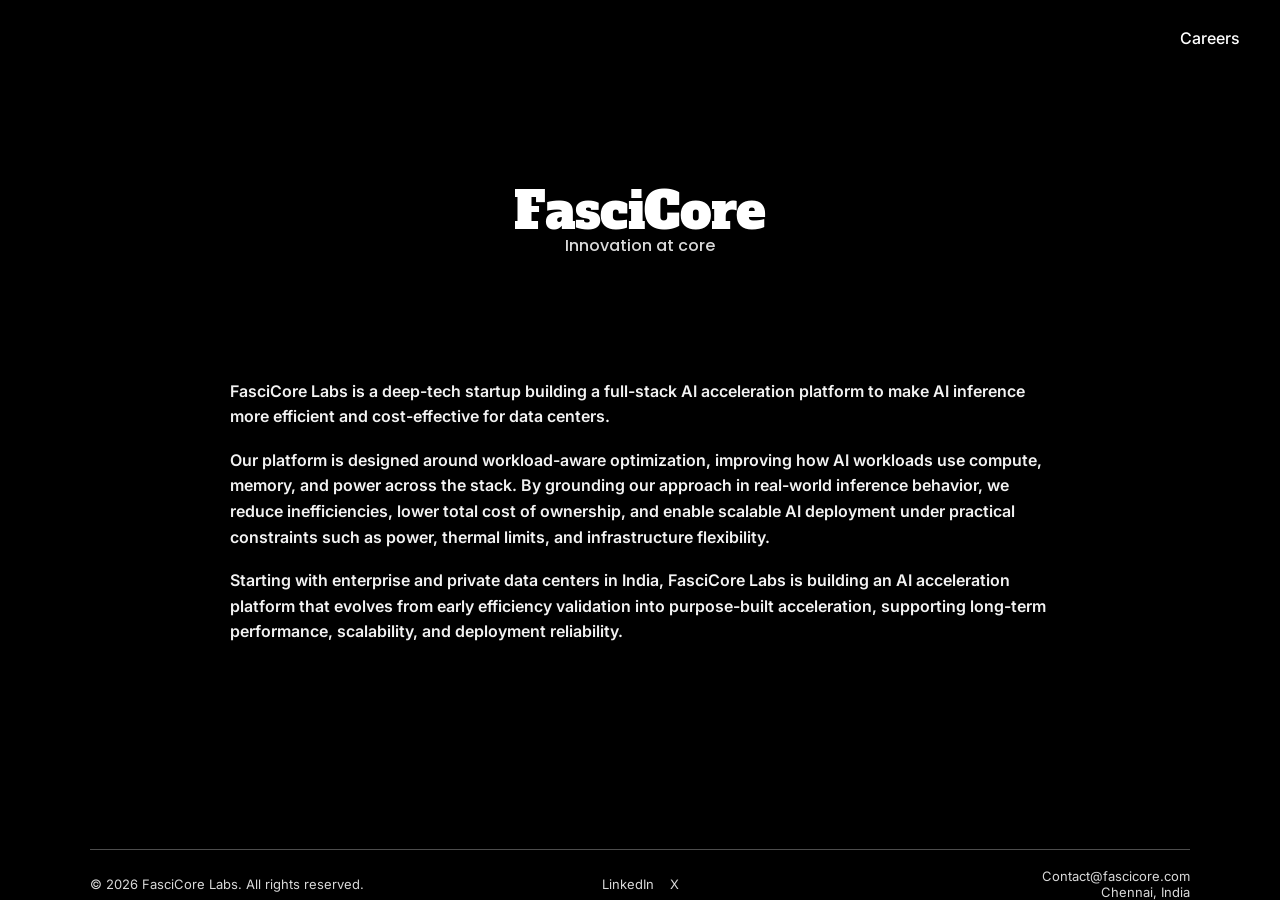
==== index.html @ efb13da2 "chnaged lot" ====
<!DOCTYPE html>
<html lang="en">
<head>
  <meta charset="UTF-8" />
  <title>FasciCore Labs</title>
  <meta name="viewport" content="width=device-width, initial-scale=1.0" />

  <!-- Brand Font -->
  <link href="https://fonts.googleapis.com/css2?family=Alfa+Slab+One&display=swap" rel="stylesheet">

  <!-- Existing Fonts -->
  <link href="https://fonts.googleapis.com/css2?family=Poppins:wght@500;600&family=Inter:wght@500;600&display=swap" rel="stylesheet">

  <link rel="stylesheet" href="css/style.css" />
</head>
<body>

<header class="top-nav">
  <a href="careers.html" class="nav-link">Careers</a>
</header>

<main class="home">
  <h1 class="brand">FasciCore</h1>
  <p class="tagline">Innovation at core</p>

  <section class="content">
    <p>
      FasciCore Labs is a deep-tech startup building a full-stack AI acceleration
      platform to make AI inference more efficient and cost-effective for data centers.
    </p>

    <p>
      Our platform is designed around workload-aware optimization, improving how AI
      workloads use compute, memory, and power across the stack. By grounding our
      approach in real-world inference behavior, we reduce inefficiencies, lower total
      cost of ownership, and enable scalable AI deployment under practical constraints
      such as power, thermal limits, and infrastructure flexibility.
    </p>

    <p>
      Starting with enterprise and private data centers in India, FasciCore Labs is
      building an AI acceleration platform that evolves from early efficiency validation
      into purpose-built acceleration, supporting long-term performance, scalability,
      and deployment reliability.
    </p>
  </section>
</main>
<footer>
  <div class="footer-inner">
    <div class="footer-line"></div>

    <div class="footer-content">
      <div class="footer-left">
        © 2026 FasciCore Labs. All rights reserved.
      </div>

      <div class="footer-center">
        <a href="https://www.linkedin.com/company/fascicore" target="_blank">LinkedIn</a>
         <a href="https://x.com/fascicore" target="_blank">X</a>
      </div>

      <div class="footer-right">
        Contact@fascicore.com<br />
        Chennai, India
      </div>
    </div>
  </div>
</footer>


</body>
</html>
---- css/style.css ----
/* ---------- GLOBAL ---------- */
html, body {
  height: 100%;
  margin: 0;
}

body {
  background: #000;
  color: #fff;
  font-family: 'Inter', sans-serif;
  display: flex;
  flex-direction: column;
  overflow: hidden; /* NO SCROLL */
}

/* ---------- HEADER ---------- */
.top-nav {
  position: absolute;
  top: 28px;
  right: 40px;
}

.nav-link {
  color: #fff;
  text-decoration: none;
  font-weight: 500;
}

/* ---------- HOME ---------- */
.home {
  max-width: 820px;
  margin: auto;
  padding: 0 20px;
}

/* Brand */
.brand {
  font-family: 'Alfa Slab One', serif;
  font-size: 50px;          /* 🔑 slightly smaller */
  font-weight: 400;         /* keep original weight */
  line-height: 0.95;        /* 🔑 reduces perceived thickness */
  letter-spacing: -0.6px;   /* 🔑 visually thins glyphs */
  margin: 0;
  text-align: center;

  /* 🔑 font rendering */
  -webkit-font-smoothing: antialiased;
  -moz-osx-font-smoothing: grayscale;
}





.tagline {
  font-family: 'Poppins', sans-serif;
  font-weight: 500;
  margin-top: 2px;
  line-height: 1;
  text-align: center;
  opacity: 0.85;
}

/* Home content */
.content {
  margin-top: 125px;
}

.content p {
  text-align: left;      /* left-aligned text */
  font-weight: 600;      /* bold paragraphs */
  line-height: 1.6;
  margin-top: 18px;
  opacity: 0.95;
}

/* ---------- CAREERS ---------- */
.careers {
  max-width: 1000px;
  margin: auto;
  padding: 0 20px;
}

.careers h2 {
  font-size: 24px;
  margin-bottom: 10px;
}

.section-line {
  height: 1px;
  background:  #fff;
  width: calc(100% + 40px);
  margin-left: -20px;
  margin-bottom: 32px;
}

.jobs {
  display: flex;
  justify-content: center;
  gap: 28px;
}

.job-card {
  border: 1px solid #fff;
  border-radius: 14px;
  padding: 24px;
  max-width: 420px;
}

.job-card h3 {
  margin-bottom: 12px;
}

.job-card p {
  margin-bottom: 8px;
  opacity: 0.9;
}

/* ---------- APPLY INTRO TEXT ---------- */

.apply-intro {
  max-width: 520px;      /* 🔑 same visual zone as form */
  margin: 28px auto 18px;/* 🔑 centered + tight spacing */
  text-align: center;    /* 🔑 center the sentence */
  font-size: 15px;
  line-height: 1.5;
  opacity: 0.9;
}

/* ---------- FOOTER FINAL LAYOUT ---------- */

footer {
  width: 100%;
}

.footer-inner {
  max-width: 1100px;
  margin: 0 auto;
  padding: 0 20px;
}

.footer-line {
  width: 100%;
  height: 1px;
  background: #fff;
  opacity: 0.3;
  margin-bottom: 18px;
}

.footer-content {
  display: grid;
  grid-template-columns: 1fr auto 1fr;
  align-items: center;
  font-size: 13px;
  opacity: 0.85;
}

.footer-left {
  text-align: left;
}

.footer-center a,
.footer-center span {
  margin: 0 6px;
}

.footer-right {
  text-align: right;
}
/* ---------- FOOTER LINK RESET ---------- */

footer a {
  color: inherit;          /* same color as text */
  text-decoration: none;   /* remove underline */
}

footer a:hover {
  text-decoration: underline;  /* optional hover */
}
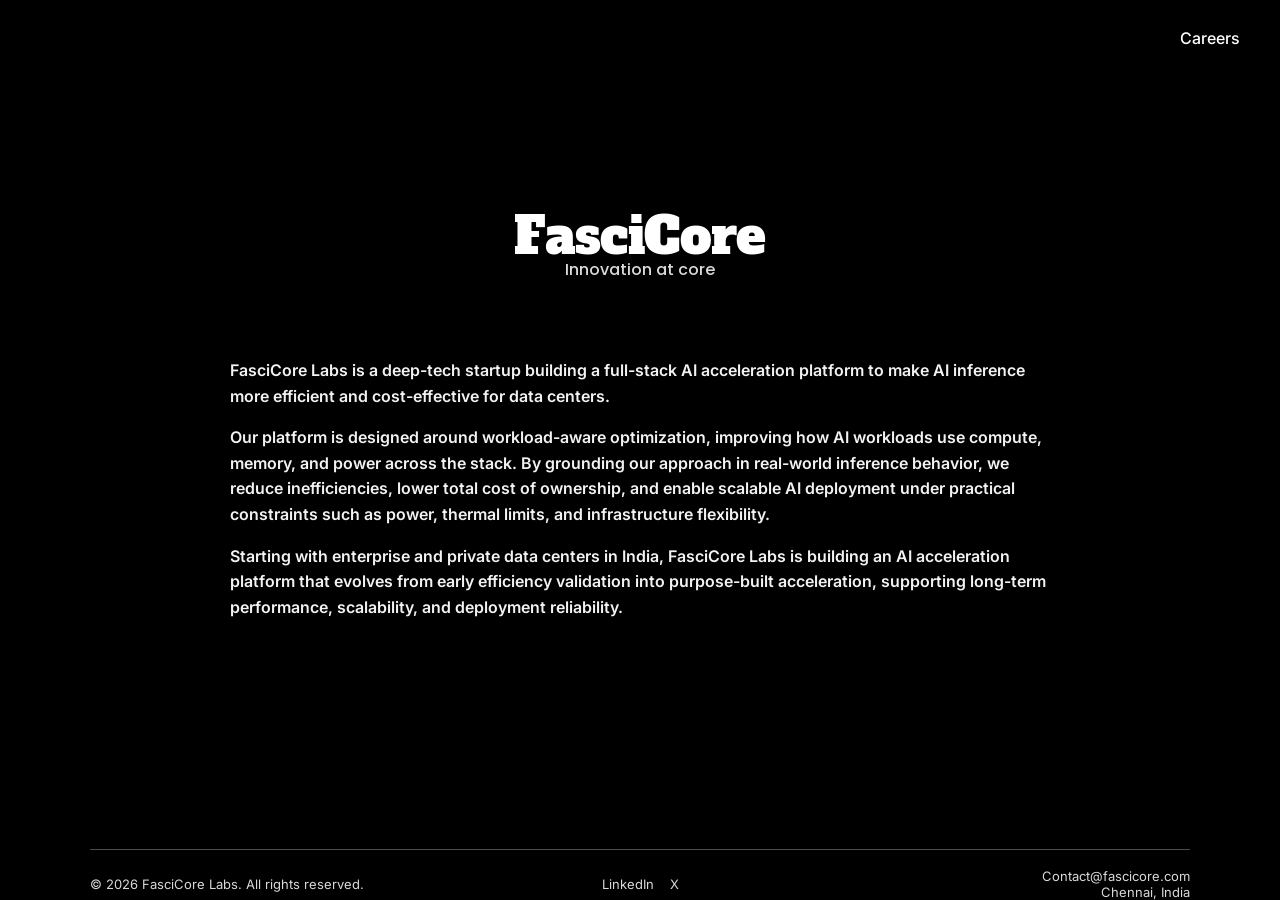
==== commit 686dcce5: "chnaged lot" ====
--- a/index.html
+++ b/index.html
@@ -14,6 +14,7 @@
   <link rel="stylesheet" href="css/style.css" />
 </head>
 <body>
+<div class="page">
 
 <header class="top-nav">
   <a href="careers.html" class="nav-link">Careers</a>
@@ -67,6 +68,7 @@
   </div>
 </footer>
 
+</div>
 
 </body>
 </html>
--- a/css/style.css
+++ b/css/style.css
@@ -8,10 +8,9 @@
   background: #000;
   color: #fff;
   font-family: 'Inter', sans-serif;
-  display: flex;
-  flex-direction: column;
-  overflow: hidden; /* NO SCROLL */
-}
+  margin: 0;
+}
+
 
 /* ---------- HEADER ---------- */
 .top-nav {
@@ -32,7 +31,6 @@
   margin: auto;
   padding: 0 20px;
 }
-
 /* Brand */
 .brand {
   font-family: 'Alfa Slab One', serif;
@@ -48,10 +46,6 @@
   -moz-osx-font-smoothing: grayscale;
 }
 
-
-
-
-
 .tagline {
   font-family: 'Poppins', sans-serif;
   font-weight: 500;
@@ -63,17 +57,16 @@
 
 /* Home content */
 .content {
-  margin-top: 125px;
+  margin-top: 80px;
 }
 
 .content p {
   text-align: left;      /* left-aligned text */
   font-weight: 600;      /* bold paragraphs */
   line-height: 1.6;
-  margin-top: 18px;
+  margin-top: 10px;
   opacity: 0.95;
 }
-
 /* ---------- CAREERS ---------- */
 .careers {
   max-width: 1000px;
@@ -82,8 +75,8 @@
 }
 
 .careers h2 {
-  font-size: 24px;
-  margin-bottom: 10px;
+  font-family: 'Telegraf', 'Inter', sans-serif;
+  letter-spacing: 0.5px;
 }
 
 .section-line {
@@ -177,3 +170,161 @@
 footer a:hover {
   text-decoration: underline;  /* optional hover */
 }
+/* ==================================================
+/* ==================================================
+   FINAL MOBILE ALIGNMENT FIX
+   ================================================== */
+
+@media (max-width: 768px) {
+
+  /* ---------- HEADER ---------- */
+  .top-nav {
+    position: relative;     /* stop overlap */
+    top: 0;
+    right: 0;
+    text-align: right;
+    margin-bottom: 16px;
+  }
+
+  /* ---------- PAGE CONTAINERS ---------- */
+  .home,
+  .careers {
+    margin: 0 auto;
+    padding: 0 22px;        /* equal left/right padding */
+  }
+
+  /* ---------- TEXT BALANCE ---------- */
+  .content p {
+    max-width: 100%;
+    margin-left: auto;
+    margin-right: auto;
+  }
+
+  /* ---------- CAREERS TITLE ---------- */
+  .careers h2 {
+    text-align: center;
+  }
+
+  /* ---------- JOB CARDS ---------- */
+  .jobs {
+    flex-direction: column;
+    align-items: center;
+  }
+
+  .job-card {
+    width: 100%;
+    max-width: 360px;       /* visual balance */
+  }
+
+  /* ---------- APPLY INTRO ---------- */
+  .apply-intro {
+    padding: 0 10px;
+  }
+
+  /* ---------- FOOTER ---------- */
+  .footer-inner {
+    padding: 0 22px;
+  }
+
+  .footer-content {
+    grid-template-columns: 1fr;
+    gap: 8px;
+    text-align: center;
+  }
+
+  .footer-left,
+  .footer-right {
+    text-align: center;
+  }
+}
+
+/* ==================================================
+   FOOTER MOBILE CONSISTENCY FIX
+   ================================================== */
+
+@media (max-width: 768px) {
+
+  footer {
+    margin-top: 48px;
+  }
+
+  .footer-inner {
+    padding: 0 20px;
+  }
+
+  .footer-line {
+    margin-bottom: 14px;
+  }
+
+  .footer-content {
+    grid-template-columns: 1fr;
+    gap: 8px;
+    text-align: center;
+  }
+
+  .footer-left,
+  .footer-right {
+    text-align: center;
+  }
+}
+/* ==================================================
+   MOBILE TOP NAV POLISH
+   ================================================== */
+
+@media (max-width: 768px) {
+
+  .top-nav {
+    position: relative;
+    margin-bottom: 18px;
+    font-size: 14px;
+  }
+
+  .nav-link {
+    opacity: 0.9;
+  }
+}
+/* ==================================================
+   JOB CARDS – MOBILE RECTANGLE STYLE
+   ================================================== */
+
+@media (max-width: 768px) {
+
+  .job-card {
+    max-width: 100%;
+    padding: 18px 20px;
+    border-radius: 12px;
+  }
+
+  .job-card h3 {
+    font-size: 18px;
+    margin-bottom: 10px;
+  }
+
+  .job-card p {
+    font-size: 14px;
+    line-height: 1.5;
+  }
+}
+/* ==================================================
+   FINAL MOBILE SCROLL FIX (FLEX + HEIGHT RESET)
+   ================================================== */
+
+@media (max-width: 768px) {
+
+  html, body {
+    height: auto !important;
+  }
+
+  body {
+    display: block !important;   /* 🔑 THIS IS CRITICAL */
+    overflow-y: auto !important;
+    overflow-x: hidden;
+  }
+}
+/* ---------- PAGE WRAPPER ---------- */
+
+.page {
+  min-height: 100vh;
+  display: flex;
+  flex-direction: column;
+}
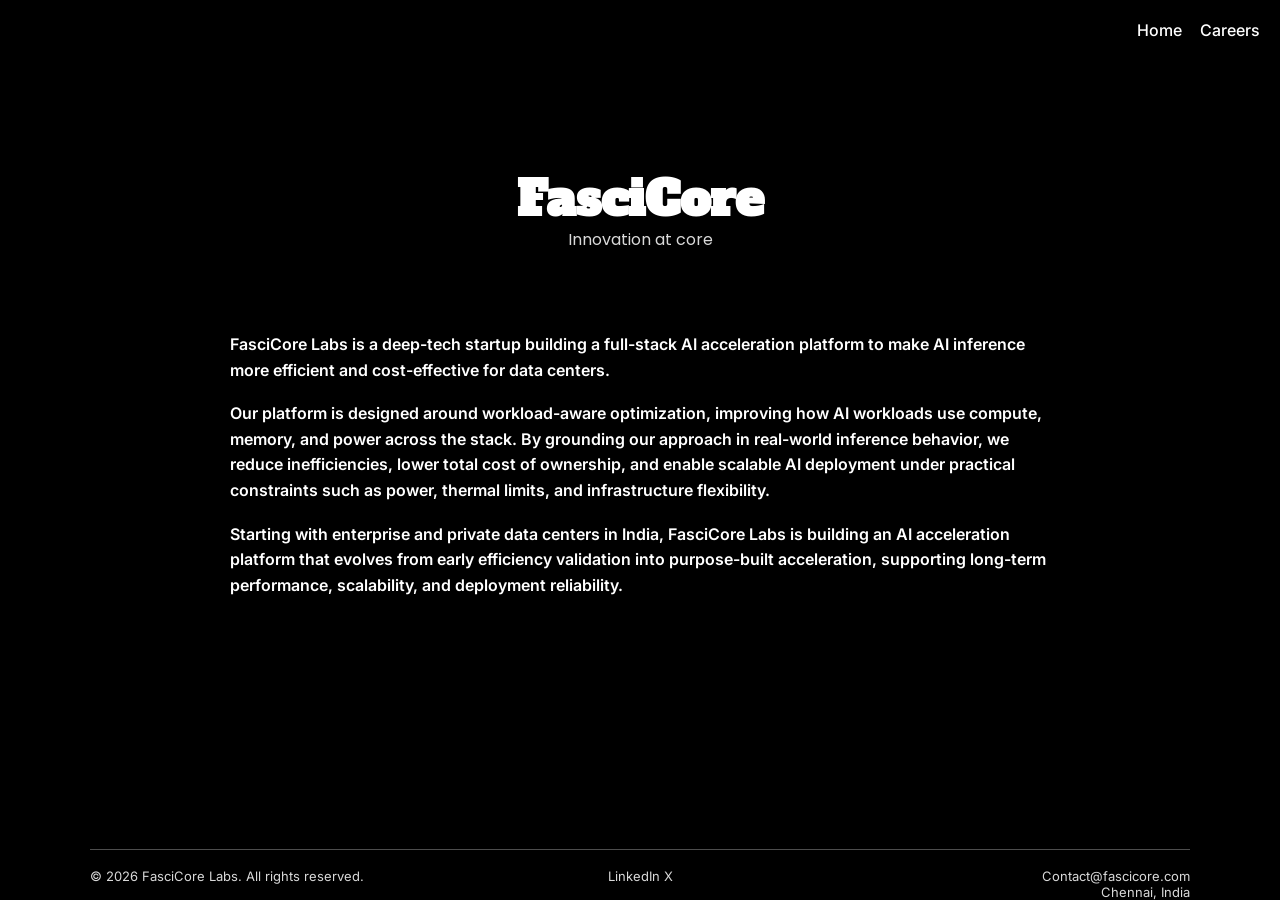
==== commit 9ee7586d: "chnaged lot" ====
--- a/index.html
+++ b/index.html
@@ -2,73 +2,78 @@
 <html lang="en">
 <head>
   <meta charset="UTF-8" />
-  <title>FasciCore Labs</title>
   <meta name="viewport" content="width=device-width, initial-scale=1.0" />
+  <title>FasciCore</title>
 
-  <!-- Brand Font -->
-  <link href="https://fonts.googleapis.com/css2?family=Alfa+Slab+One&display=swap" rel="stylesheet">
+  <!-- Fonts -->
+  <link href="https://fonts.googleapis.com/css2?family=Inter:wght@400;500;600&family=Poppins:wght@400;500&family=Alfa+Slab+One&display=swap" rel="stylesheet">
 
-  <!-- Existing Fonts -->
-  <link href="https://fonts.googleapis.com/css2?family=Poppins:wght@500;600&family=Inter:wght@500;600&display=swap" rel="stylesheet">
-
-  <link rel="stylesheet" href="css/style.css" />
+  <link rel="stylesheet" href="css/style.css">
 </head>
 <body>
+
 <div class="page">
 
-<header class="top-nav">
-  <a href="careers.html" class="nav-link">Careers</a>
-</header>
+  <!-- NAV -->
+  <nav class="top-nav">
+    <button class="menu-btn" aria-label="Menu">
+      <span></span>
+      <span></span>
+      <span></span>
+    </button>
 
-<main class="home">
-  <h1 class="brand">FasciCore</h1>
-  <p class="tagline">Innovation at core</p>
+    <div class="menu">
+      <a href="index.html">Home</a>
+      <a href="careers.html">Careers</a>
+    </div>
+  </nav>
 
-  <section class="content">
-    <p>
-      FasciCore Labs is a deep-tech startup building a full-stack AI acceleration
-      platform to make AI inference more efficient and cost-effective for data centers.
-    </p>
+  <!-- MAIN -->
+  <main class="home">
+    <h1 class="brand">FasciCore</h1>
+    <div class="tagline">Innovation at core</div>
 
-    <p>
-      Our platform is designed around workload-aware optimization, improving how AI
-      workloads use compute, memory, and power across the stack. By grounding our
-      approach in real-world inference behavior, we reduce inefficiencies, lower total
-      cost of ownership, and enable scalable AI deployment under practical constraints
-      such as power, thermal limits, and infrastructure flexibility.
-    </p>
+    <div class="content">
+      <p>FasciCore Labs is a deep-tech startup building a full-stack AI acceleration platform to make AI inference more efficient and cost-effective for data centers.</p>
 
-    <p>
-      Starting with enterprise and private data centers in India, FasciCore Labs is
-      building an AI acceleration platform that evolves from early efficiency validation
-      into purpose-built acceleration, supporting long-term performance, scalability,
-      and deployment reliability.
-    </p>
-  </section>
-</main>
-<footer>
-  <div class="footer-inner">
-    <div class="footer-line"></div>
+      <p>Our platform is designed around workload-aware optimization, improving how AI workloads use compute, memory, and power across the stack. By grounding our approach in real-world inference behavior, we reduce inefficiencies, lower total cost of ownership, and enable scalable AI deployment under practical constraints such as power, thermal limits, and infrastructure flexibility.</p>
 
-    <div class="footer-content">
-      <div class="footer-left">
-        © 2026 FasciCore Labs. All rights reserved.
-      </div>
+      <p>Starting with enterprise and private data centers in India, FasciCore Labs is building an AI acceleration platform that evolves from early efficiency validation into purpose-built acceleration, supporting long-term performance, scalability, and deployment reliability.</p>
+    </div>
+  </main>
 
-      <div class="footer-center">
-        <a href="https://www.linkedin.com/company/fascicore" target="_blank">LinkedIn</a>
-         <a href="https://x.com/fascicore" target="_blank">X</a>
-      </div>
+  <!-- FOOTER -->
+  <footer>
+    <div class="footer-inner">
+      <div class="footer-line"></div>
 
-      <div class="footer-right">
-        Contact@fascicore.com<br />
-        Chennai, India
+      <div class="footer-content">
+        <div class="footer-left">© 2026 FasciCore Labs. All rights reserved.</div>
+
+        <div class="footer-center">
+          <a href="#">LinkedIn</a>
+          <span>X</span>
+        </div>
+
+        <div class="footer-right">
+          Contact@fascicore.com<br>
+          Chennai, India
+        </div>
       </div>
     </div>
-  </div>
-</footer>
+  </footer>
 
 </div>
 
+<!-- JS -->
+<script>
+  const menuBtn = document.querySelector('.menu-btn');
+  const menu = document.querySelector('.menu');
+
+  menuBtn.addEventListener('click', () => {
+    menu.classList.toggle('open');
+  });
+</script>
+
 </body>
 </html>
--- a/css/style.css
+++ b/css/style.css
@@ -1,28 +1,58 @@
 /* ---------- GLOBAL ---------- */
 html, body {
-  height: 100%;
   margin: 0;
+  padding: 0;
 }
 
 body {
   background: #000;
   color: #fff;
   font-family: 'Inter', sans-serif;
-  margin: 0;
+  min-height: 100vh;
+  overflow-x: hidden;
 }
 
-
-/* ---------- HEADER ---------- */
-.top-nav {
-  position: absolute;
-  top: 28px;
-  right: 40px;
+.page {
+  min-height: 100vh;
+  display: flex;
+  flex-direction: column;
 }
 
-.nav-link {
+/* ---------- NAV ---------- */
+.top-nav {
+  display: flex;
+  justify-content: flex-end;
+  align-items: center;
+  padding: 20px;
+  position: relative;
+}
+
+.menu {
+  display: flex;
+  gap: 18px;
+}
+
+.menu a,
+.menu a:visited {
   color: #fff;
   text-decoration: none;
   font-weight: 500;
+}
+
+/* Hamburger */
+.menu-btn {
+  display: none;
+  background: none;
+  border: none;
+  cursor: pointer;
+}
+
+.menu-btn span {
+  display: block;
+  width: 22px;
+  height: 2px;
+  background: #fff;
+  margin: 5px 0;
 }
 
 /* ---------- HOME ---------- */
@@ -30,43 +60,33 @@
   max-width: 820px;
   margin: auto;
   padding: 0 20px;
+  text-align: center;
 }
-/* Brand */
+
 .brand {
   font-family: 'Alfa Slab One', serif;
-  font-size: 50px;          /* 🔑 slightly smaller */
-  font-weight: 400;         /* keep original weight */
-  line-height: 0.95;        /* 🔑 reduces perceived thickness */
-  letter-spacing: -0.6px;   /* 🔑 visually thins glyphs */
+  font-size: 48px;
+  line-height: 0.95;
   margin: 0;
-  text-align: center;
-
-  /* 🔑 font rendering */
-  -webkit-font-smoothing: antialiased;
-  -moz-osx-font-smoothing: grayscale;
 }
 
 .tagline {
   font-family: 'Poppins', sans-serif;
-  font-weight: 500;
-  margin-top: 2px;
-  line-height: 1;
-  text-align: center;
+  margin-top: 4px;
   opacity: 0.85;
 }
 
-/* Home content */
 .content {
   margin-top: 80px;
 }
 
 .content p {
-  text-align: left;      /* left-aligned text */
-  font-weight: 600;      /* bold paragraphs */
+  text-align: left;
+  font-weight: 600;
   line-height: 1.6;
-  margin-top: 10px;
-  opacity: 0.95;
+  margin-top: 18px;
 }
+
 /* ---------- CAREERS ---------- */
 .careers {
   max-width: 1000px;
@@ -74,23 +94,20 @@
   padding: 0 20px;
 }
 
-.careers h2 {
-  font-family: 'Telegraf', 'Inter', sans-serif;
-  letter-spacing: 0.5px;
+.careers-title {
+  font-size: 24px;
 }
 
 .section-line {
   height: 1px;
-  background:  #fff;
-  width: calc(100% + 40px);
-  margin-left: -20px;
-  margin-bottom: 32px;
+  background: #fff;
+  margin: 12px 0 32px;
 }
 
 .jobs {
   display: flex;
+  gap: 28px;
   justify-content: center;
-  gap: 28px;
 }
 
 .job-card {
@@ -100,30 +117,14 @@
   max-width: 420px;
 }
 
-.job-card h3 {
-  margin-bottom: 12px;
+.apply-intro {
+  margin: 32px auto;
+  text-align: center;
 }
 
-.job-card p {
-  margin-bottom: 8px;
-  opacity: 0.9;
-}
-
-/* ---------- APPLY INTRO TEXT ---------- */
-
-.apply-intro {
-  max-width: 520px;      /* 🔑 same visual zone as form */
-  margin: 28px auto 18px;/* 🔑 centered + tight spacing */
-  text-align: center;    /* 🔑 center the sentence */
-  font-size: 15px;
-  line-height: 1.5;
-  opacity: 0.9;
-}
-
-/* ---------- FOOTER FINAL LAYOUT ---------- */
-
+/* ---------- FOOTER ---------- */
 footer {
-  width: 100%;
+  margin-top: auto;
 }
 
 .footer-inner {
@@ -133,7 +134,6 @@
 }
 
 .footer-line {
-  width: 100%;
   height: 1px;
   background: #fff;
   opacity: 0.3;
@@ -143,188 +143,50 @@
 .footer-content {
   display: grid;
   grid-template-columns: 1fr auto 1fr;
-  align-items: center;
   font-size: 13px;
   opacity: 0.85;
 }
 
-.footer-left {
-  text-align: left;
+.footer-left { text-align: left; }
+.footer-center { text-align: center; }
+.footer-right { text-align: right; }
+
+footer a {
+  color: inherit;
+  text-decoration: none;
 }
 
-.footer-center a,
-.footer-center span {
-  margin: 0 6px;
-}
-
-.footer-right {
-  text-align: right;
-}
-/* ---------- FOOTER LINK RESET ---------- */
-
-footer a {
-  color: inherit;          /* same color as text */
-  text-decoration: none;   /* remove underline */
-}
-
-footer a:hover {
-  text-decoration: underline;  /* optional hover */
-}
-/* ==================================================
-/* ==================================================
-   FINAL MOBILE ALIGNMENT FIX
-   ================================================== */
-
+/* ---------- MOBILE ---------- */
 @media (max-width: 768px) {
 
-  /* ---------- HEADER ---------- */
-  .top-nav {
-    position: relative;     /* stop overlap */
-    top: 0;
-    right: 0;
-    text-align: right;
-    margin-bottom: 16px;
+  .menu {
+    display: none;
+    position: absolute;
+    top: 60px;
+    right: 20px;
+    background: #000;
+    border: 1px solid #fff;
+    border-radius: 10px;
+    padding: 12px 16px;
+    flex-direction: column;
+    gap: 12px;
   }
 
-  /* ---------- PAGE CONTAINERS ---------- */
-  .home,
-  .careers {
-    margin: 0 auto;
-    padding: 0 22px;        /* equal left/right padding */
+  .menu.open {
+    display: flex;
   }
 
-  /* ---------- TEXT BALANCE ---------- */
-  .content p {
-    max-width: 100%;
-    margin-left: auto;
-    margin-right: auto;
+  .menu-btn {
+    display: block;
   }
 
-  /* ---------- CAREERS TITLE ---------- */
-  .careers h2 {
-    text-align: center;
-  }
-
-  /* ---------- JOB CARDS ---------- */
   .jobs {
     flex-direction: column;
-    align-items: center;
-  }
-
-  .job-card {
-    width: 100%;
-    max-width: 360px;       /* visual balance */
-  }
-
-  /* ---------- APPLY INTRO ---------- */
-  .apply-intro {
-    padding: 0 10px;
-  }
-
-  /* ---------- FOOTER ---------- */
-  .footer-inner {
-    padding: 0 22px;
   }
 
   .footer-content {
     grid-template-columns: 1fr;
-    gap: 8px;
-    text-align: center;
-  }
-
-  .footer-left,
-  .footer-right {
+    gap: 10px;
     text-align: center;
   }
 }
-
-/* ==================================================
-   FOOTER MOBILE CONSISTENCY FIX
-   ================================================== */
-
-@media (max-width: 768px) {
-
-  footer {
-    margin-top: 48px;
-  }
-
-  .footer-inner {
-    padding: 0 20px;
-  }
-
-  .footer-line {
-    margin-bottom: 14px;
-  }
-
-  .footer-content {
-    grid-template-columns: 1fr;
-    gap: 8px;
-    text-align: center;
-  }
-
-  .footer-left,
-  .footer-right {
-    text-align: center;
-  }
-}
-/* ==================================================
-   MOBILE TOP NAV POLISH
-   ================================================== */
-
-@media (max-width: 768px) {
-
-  .top-nav {
-    position: relative;
-    margin-bottom: 18px;
-    font-size: 14px;
-  }
-
-  .nav-link {
-    opacity: 0.9;
-  }
-}
-/* ==================================================
-   JOB CARDS – MOBILE RECTANGLE STYLE
-   ================================================== */
-
-@media (max-width: 768px) {
-
-  .job-card {
-    max-width: 100%;
-    padding: 18px 20px;
-    border-radius: 12px;
-  }
-
-  .job-card h3 {
-    font-size: 18px;
-    margin-bottom: 10px;
-  }
-
-  .job-card p {
-    font-size: 14px;
-    line-height: 1.5;
-  }
-}
-/* ==================================================
-   FINAL MOBILE SCROLL FIX (FLEX + HEIGHT RESET)
-   ================================================== */
-
-@media (max-width: 768px) {
-
-  html, body {
-    height: auto !important;
-  }
-
-  body {
-    display: block !important;   /* 🔑 THIS IS CRITICAL */
-    overflow-y: auto !important;
-    overflow-x: hidden;
-  }
-}
-/* ---------- PAGE WRAPPER ---------- */
-
-.page {
-  min-height: 100vh;
-  display: flex;
-  flex-direction: column;
-}
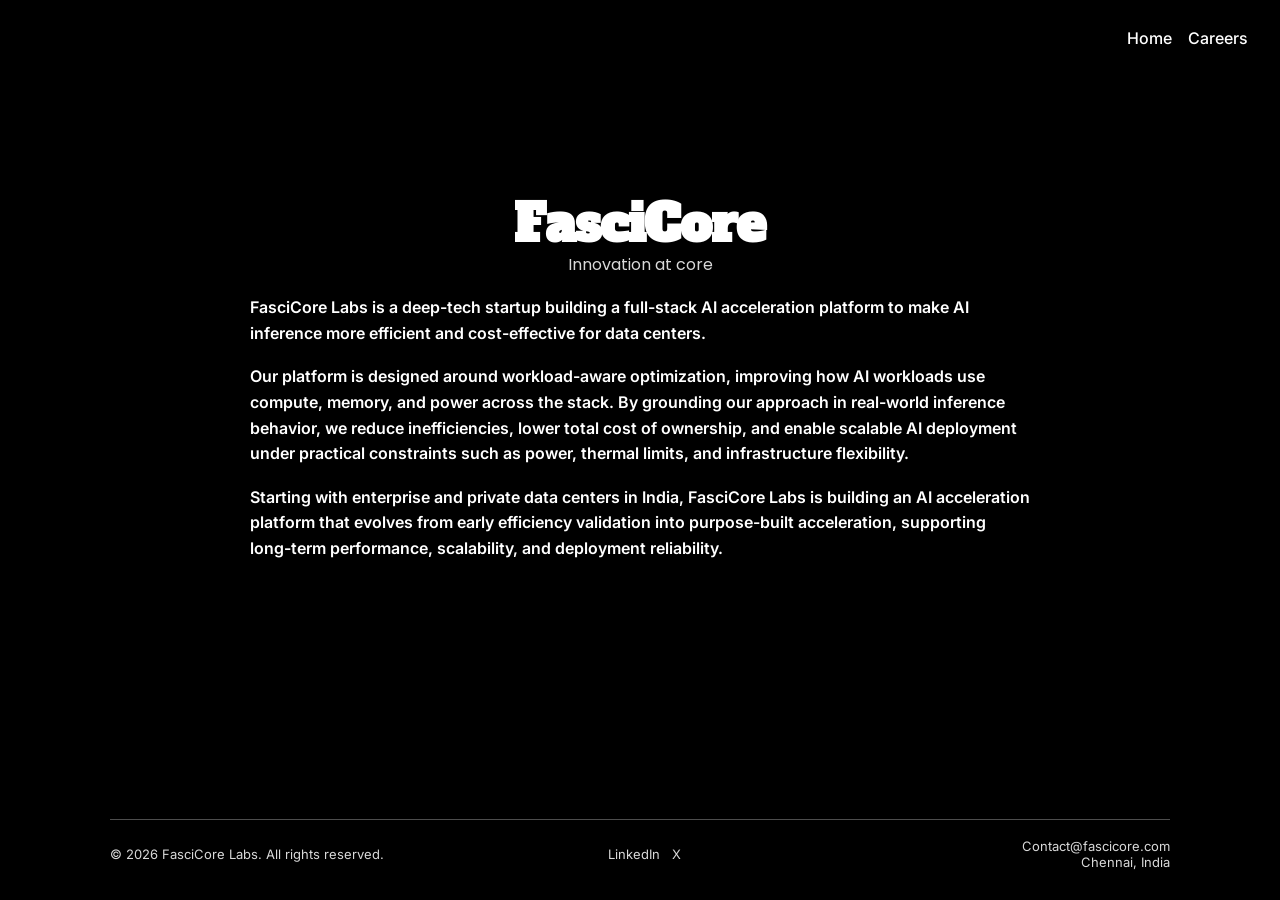
==== commit 17da8e24: "chnaged lot" ====
--- a/index.html
+++ b/index.html
@@ -10,23 +10,33 @@
 
   <link rel="stylesheet" href="css/style.css">
 </head>
+<script>
+function toggleMenu() {
+  document.getElementById('menu').classList.toggle('open');
+}
+</script>
+
 <body>
 
 <div class="page">
 
   <!-- NAV -->
-  <nav class="top-nav">
-    <button class="menu-btn" aria-label="Menu">
-      <span></span>
-      <span></span>
-      <span></span>
-    </button>
+  <div class="top-nav">
+  <a href="index.html">Home</a>
+  <a href="careers.html">Careers</a>
 
-    <div class="menu">
-      <a href="index.html">Home</a>
-      <a href="careers.html">Careers</a>
-    </div>
-  </nav>
+  <div class="menu-btn" onclick="toggleMenu()">
+    <span></span>
+    <span></span>
+    <span></span>
+  </div>
+
+  <div class="menu" id="menu">
+    <a href="index.html">Home</a>
+    <a href="careers.html">Careers</a>
+  </div>
+</div>
+
 
   <!-- MAIN -->
   <main class="home">
--- a/css/style.css
+++ b/css/style.css
@@ -1,9 +1,14 @@
-/* ---------- GLOBAL ---------- */
+/* ---------- RESET ---------- */
+* {
+  box-sizing: border-box;
+}
+
 html, body {
   margin: 0;
   padding: 0;
 }
 
+/* ---------- GLOBAL ---------- */
 body {
   background: #000;
   color: #fff;
@@ -12,76 +17,95 @@
   overflow-x: hidden;
 }
 
+/* ---------- PAGE WRAPPER ---------- */
 .page {
   min-height: 100vh;
   display: flex;
   flex-direction: column;
 }
 
-/* ---------- NAV ---------- */
+/* ---------- HEADER / NAV ---------- */
 .top-nav {
-  display: flex;
-  justify-content: flex-end;
+  position: absolute;
+  top: 28px;
+  right: 32px;
+  display: flex;
   align-items: center;
-  padding: 20px;
-  position: relative;
-}
-
-.menu {
-  display: flex;
-  gap: 18px;
-}
-
-.menu a,
-.menu a:visited {
+  gap: 16px;
+  z-index: 100;
+}
+
+/* Links (fix purple forever) */
+.top-nav a,
+.top-nav a:visited,
+.top-nav a:hover,
+.top-nav a:active {
   color: #fff;
   text-decoration: none;
   font-weight: 500;
 }
 
-/* Hamburger */
+/* ---------- HAMBURGER ---------- */
 .menu-btn {
   display: none;
-  background: none;
-  border: none;
+  flex-direction: column;
+  gap: 5px;
   cursor: pointer;
 }
 
 .menu-btn span {
-  display: block;
   width: 22px;
   height: 2px;
   background: #fff;
-  margin: 5px 0;
+  display: block;
+}
+
+/* Dropdown menu (mobile) */
+.menu {
+  display: none;
+  position: absolute;
+  top: 40px;
+  right: 0;
+  background: #000;
+  border: 1px solid #444;
+  padding: 12px 16px;
+  flex-direction: column;
+  gap: 10px;
+}
+
+.menu a {
+  color: #fff;
+  text-decoration: none;
+}
+
+.menu.open {
+  display: flex;
 }
 
 /* ---------- HOME ---------- */
 .home {
   max-width: 820px;
   margin: auto;
-  padding: 0 20px;
-  text-align: center;
+  padding: 120px 20px 60px;
 }
 
 .brand {
   font-family: 'Alfa Slab One', serif;
-  font-size: 48px;
+  font-size: 50px;
   line-height: 0.95;
+  letter-spacing: -0.6px;
+  text-align: center;
   margin: 0;
 }
 
 .tagline {
   font-family: 'Poppins', sans-serif;
   margin-top: 4px;
+  text-align: center;
   opacity: 0.85;
 }
 
-.content {
-  margin-top: 80px;
-}
-
 .content p {
-  text-align: left;
   font-weight: 600;
   line-height: 1.6;
   margin-top: 18px;
@@ -91,19 +115,25 @@
 .careers {
   max-width: 1000px;
   margin: auto;
-  padding: 0 20px;
-}
-
-.careers-title {
-  font-size: 24px;
-}
-
+  padding: 120px 20px 60px;
+}
+
+.careers h2 {
+  font-family: 'Telegraf', sans-serif;
+  font-size: 26px;
+  margin-bottom: 10px;
+}
+
+/* Section line */
 .section-line {
   height: 1px;
   background: #fff;
-  margin: 12px 0 32px;
-}
-
+  opacity: 0.3;
+  width: 100%;
+  margin-bottom: 32px;
+}
+
+/* Job cards */
 .jobs {
   display: flex;
   gap: 28px;
@@ -117,14 +147,27 @@
   max-width: 420px;
 }
 
+.job-card h3 {
+  margin-bottom: 12px;
+}
+
+.job-card p {
+  margin-bottom: 8px;
+  opacity: 0.9;
+}
+
+/* Apply text */
 .apply-intro {
-  margin: 32px auto;
-  text-align: center;
+  text-align: center;
+  max-width: 520px;
+  margin: 28px auto 0;
+  line-height: 1.5;
 }
 
 /* ---------- FOOTER ---------- */
 footer {
   margin-top: auto;
+  padding: 20px 0 30px;
 }
 
 .footer-inner {
@@ -143,50 +186,75 @@
 .footer-content {
   display: grid;
   grid-template-columns: 1fr auto 1fr;
+  align-items: center;
   font-size: 13px;
   opacity: 0.85;
 }
 
-.footer-left { text-align: left; }
-.footer-center { text-align: center; }
-.footer-right { text-align: right; }
+.footer-left {
+  text-align: left;
+}
+
+.footer-center {
+  text-align: center;
+}
+
+.footer-center a {
+  margin: 0 8px;
+}
+
+.footer-right {
+  text-align: right;
+}
 
 footer a {
   color: inherit;
   text-decoration: none;
 }
 
+footer a:hover {
+  text-decoration: underline;
+}
+
 /* ---------- MOBILE ---------- */
 @media (max-width: 768px) {
 
-  .menu {
+  /* Hide desktop links */
+  .top-nav a {
     display: none;
-    position: absolute;
-    top: 60px;
-    right: 20px;
-    background: #000;
-    border: 1px solid #fff;
-    border-radius: 10px;
-    padding: 12px 16px;
-    flex-direction: column;
-    gap: 12px;
-  }
-
-  .menu.open {
+  }
+
+  /* Show hamburger */
+  .menu-btn {
     display: flex;
   }
 
-  .menu-btn {
-    display: block;
-  }
-
+  /* Page padding fix */
+  .home,
+  .careers {
+    padding-top: 100px;
+  }
+
+  /* Jobs stack as rectangles */
   .jobs {
     flex-direction: column;
-  }
-
+    align-items: center;
+  }
+
+  .job-card {
+    width: 100%;
+    max-width: 100%;
+  }
+
+  /* Footer stack */
   .footer-content {
     grid-template-columns: 1fr;
     gap: 10px;
     text-align: center;
   }
-}
+
+  .footer-left,
+  .footer-right {
+    text-align: center;
+  }
+}
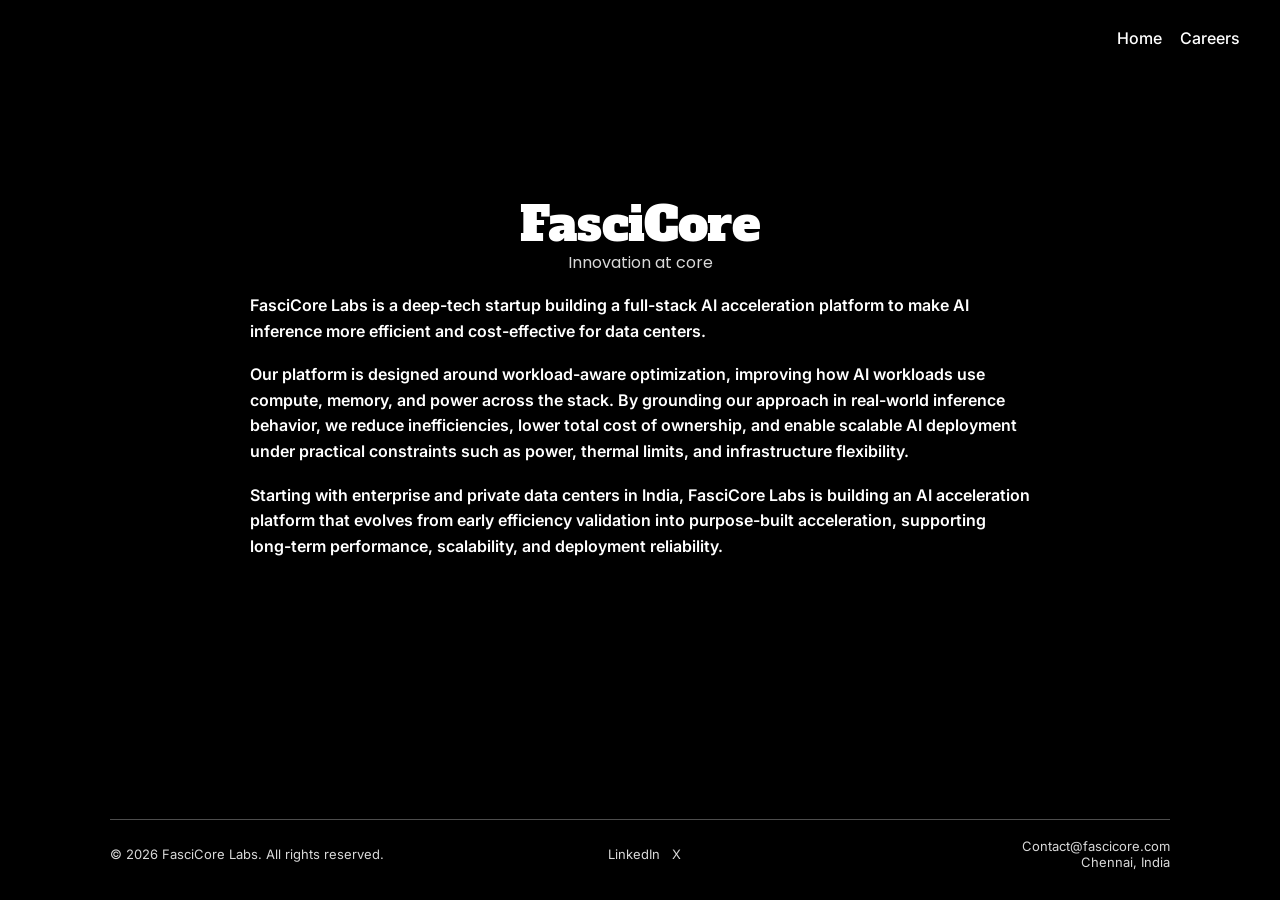
==== commit 3535b208: "chnaged lot" ====
--- a/index.html
+++ b/index.html
@@ -20,22 +20,28 @@
 
 <div class="page">
 
-  <!-- NAV -->
-  <div class="top-nav">
-  <a href="index.html">Home</a>
-  <a href="careers.html">Careers</a>
+<!-- TOP NAV -->
+<div class="top-nav">
+  <!-- Desktop links -->
+  <div class="nav-links">
+    <a href="index.html">Home</a>
+    <a href="careers.html">Careers</a>
+  </div>
 
+  <!-- Hamburger -->
   <div class="menu-btn" onclick="toggleMenu()">
     <span></span>
     <span></span>
     <span></span>
   </div>
+</div>
 
-  <div class="menu" id="menu">
-    <a href="index.html">Home</a>
-    <a href="careers.html">Careers</a>
-  </div>
+<!-- Mobile Menu -->
+<div class="mobile-menu" id="mobileMenu">
+  <a href="index.html">Home</a>
+  <a href="careers.html">Careers</a>
 </div>
+
 
 
   <!-- MAIN -->
--- a/css/style.css
+++ b/css/style.css
@@ -61,26 +61,14 @@
 }
 
 /* Dropdown menu (mobile) */
-.menu {
-  display: none;
-  position: absolute;
-  top: 40px;
-  right: 0;
-  background: #000;
-  border: 1px solid #444;
-  padding: 12px 16px;
-  flex-direction: column;
-  gap: 10px;
-}
+
 
 .menu a {
   color: #fff;
   text-decoration: none;
 }
 
-.menu.open {
-  display: flex;
-}
+
 
 /* ---------- HOME ---------- */
 .home {
@@ -91,12 +79,19 @@
 
 .brand {
   font-family: 'Alfa Slab One', serif;
-  font-size: 50px;
-  line-height: 0.95;
-  letter-spacing: -0.6px;
+  font-size: 48px;          /* slightly smaller */
+  font-weight: 400;         /* must stay 400 */
+  line-height: 0.92;        /* tighter */
+  letter-spacing: -0.8px;   /* 🔑 thins appearance */
   text-align: center;
   margin: 0;
-}
+
+  /* font rendering */
+  -webkit-font-smoothing: antialiased;
+  -moz-osx-font-smoothing: grayscale;
+  text-rendering: optimizeLegibility;
+}
+
 
 .tagline {
   font-family: 'Poppins', sans-serif;
@@ -258,3 +253,80 @@
     text-align: center;
   }
 }
+/* ---------- NAV ---------- */
+.top-nav {
+  position: absolute;
+  top: 28px;
+  right: 40px;
+  display: flex;
+  align-items: center;
+  gap: 24px;
+  z-index: 1000;
+}
+
+/* Desktop links */
+.nav-links {
+  display: flex;
+  gap: 18px;
+}
+
+.nav-links a {
+  color: #fff;
+  text-decoration: none;
+  font-weight: 500;
+}
+
+.nav-links a:visited,
+.nav-links a:hover,
+.nav-links a:active {
+  color: #fff;
+}
+
+/* Hamburger button */
+.menu-btn {
+  display: none;              /* HIDDEN ON DESKTOP */
+  flex-direction: column;
+  gap: 5px;
+  cursor: pointer;
+}
+
+.menu-btn span {
+  width: 22px;
+  height: 2px;
+  background: #fff;
+  display: block;
+}
+
+/* Mobile dropdown menu */
+.mobile-menu {
+  display: none;
+  position: absolute;
+  top: 70px;
+  right: 40px;
+  background: #000;
+  border: 1px solid #fff;
+  padding: 12px 16px;
+  flex-direction: column;
+  gap: 12px;
+}
+
+.mobile-menu a {
+  color: #fff;
+  text-decoration: none;
+  font-size: 15px;
+}
+
+/* ---------- MOBILE ONLY ---------- */
+@media (max-width: 768px) {
+  .nav-links {
+    display: none;           /* hide desktop links */
+  }
+
+  .menu-btn {
+    display: flex;           /* show hamburger */
+  }
+
+  .mobile-menu.show {
+    display: flex;           /* open menu */
+  }
+}
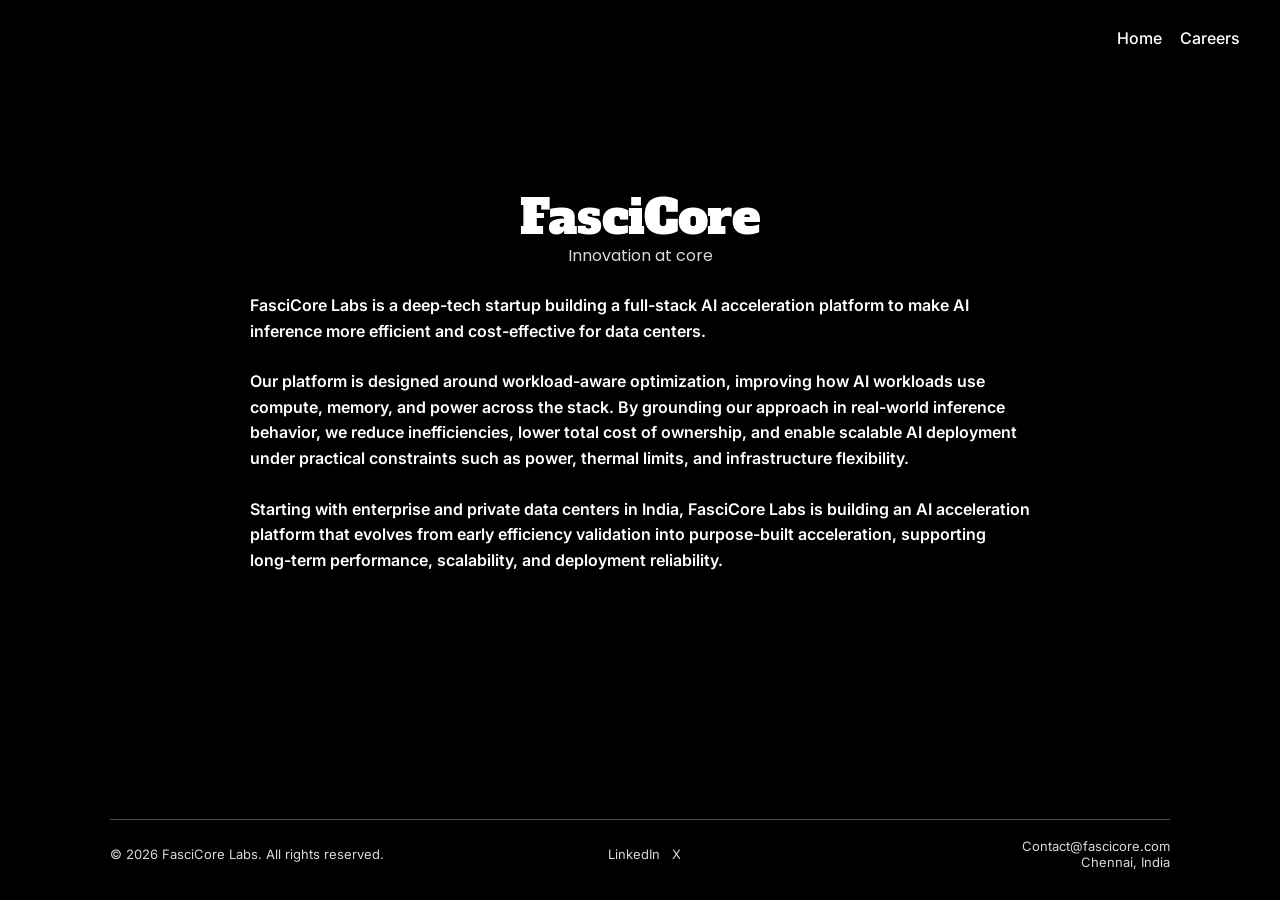
==== commit af8b2e17: "chnaged lot" ====
--- a/index.html
+++ b/index.html
@@ -29,7 +29,7 @@
   </div>
 
   <!-- Hamburger -->
-  <div class="menu-btn" onclick="toggleMenu()">
+  <div class="menu-btn">
     <span></span>
     <span></span>
     <span></span>
@@ -84,12 +84,13 @@
 <!-- JS -->
 <script>
   const menuBtn = document.querySelector('.menu-btn');
-  const menu = document.querySelector('.menu');
+  const menu = document.getElementById('mobileMenu');
 
   menuBtn.addEventListener('click', () => {
     menu.classList.toggle('open');
   });
 </script>
 
+
 </body>
 </html>
--- a/css/style.css
+++ b/css/style.css
@@ -103,7 +103,7 @@
 .content p {
   font-weight: 600;
   line-height: 1.6;
-  margin-top: 18px;
+  margin-top: 25px;
 }
 
 /* ---------- CAREERS ---------- */
@@ -318,15 +318,36 @@
 
 /* ---------- MOBILE ONLY ---------- */
 @media (max-width: 768px) {
+
   .nav-links {
-    display: none;           /* hide desktop links */
+    display: none; /* hide desktop links */
   }
 
   .menu-btn {
-    display: flex;           /* show hamburger */
-  }
-
-  .mobile-menu.show {
-    display: flex;           /* open menu */
-  }
-}
+    display: flex; /* show hamburger */
+    cursor: pointer;
+  }
+
+  .mobile-menu {
+    display: none;
+    flex-direction: column;
+    position: absolute;
+    top: 60px;
+    right: 20px;
+    background: #000;
+    border: 1px solid #fff;
+    padding: 14px 18px;
+    gap: 12px;
+    z-index: 1000;
+  }
+
+  .mobile-menu.open {
+    display: flex; /* 🔑 THIS WAS MISSING */
+  }
+
+  .mobile-menu a {
+    color: #fff;
+    text-decoration: none;
+    font-size: 14px;
+  }
+}
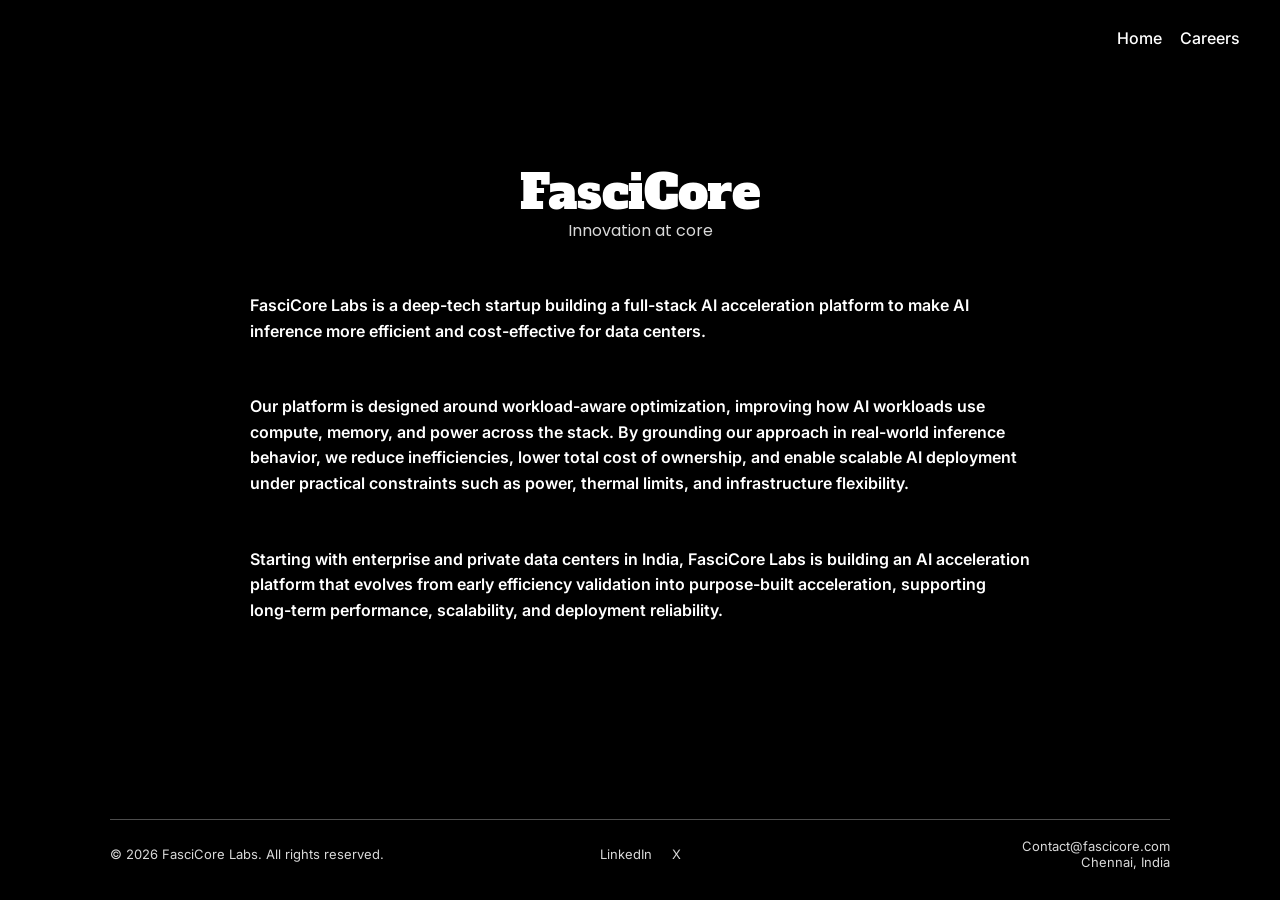
==== commit 335de8c6: "chnaged lot" ====
--- a/index.html
+++ b/index.html
@@ -67,8 +67,8 @@
         <div class="footer-left">© 2026 FasciCore Labs. All rights reserved.</div>
 
         <div class="footer-center">
-          <a href="#">LinkedIn</a>
-          <span>X</span>
+          <a href="https://www.linkedin.com/company/fascicore/">LinkedIn</a>
+          <a href=https://x.com/fascicore>X</a>
         </div>
 
         <div class="footer-right">
--- a/css/style.css
+++ b/css/style.css
@@ -103,7 +103,7 @@
 .content p {
   font-weight: 600;
   line-height: 1.6;
-  margin-top: 25px;
+  margin-top: 50px;
 }
 
 /* ---------- CAREERS ---------- */
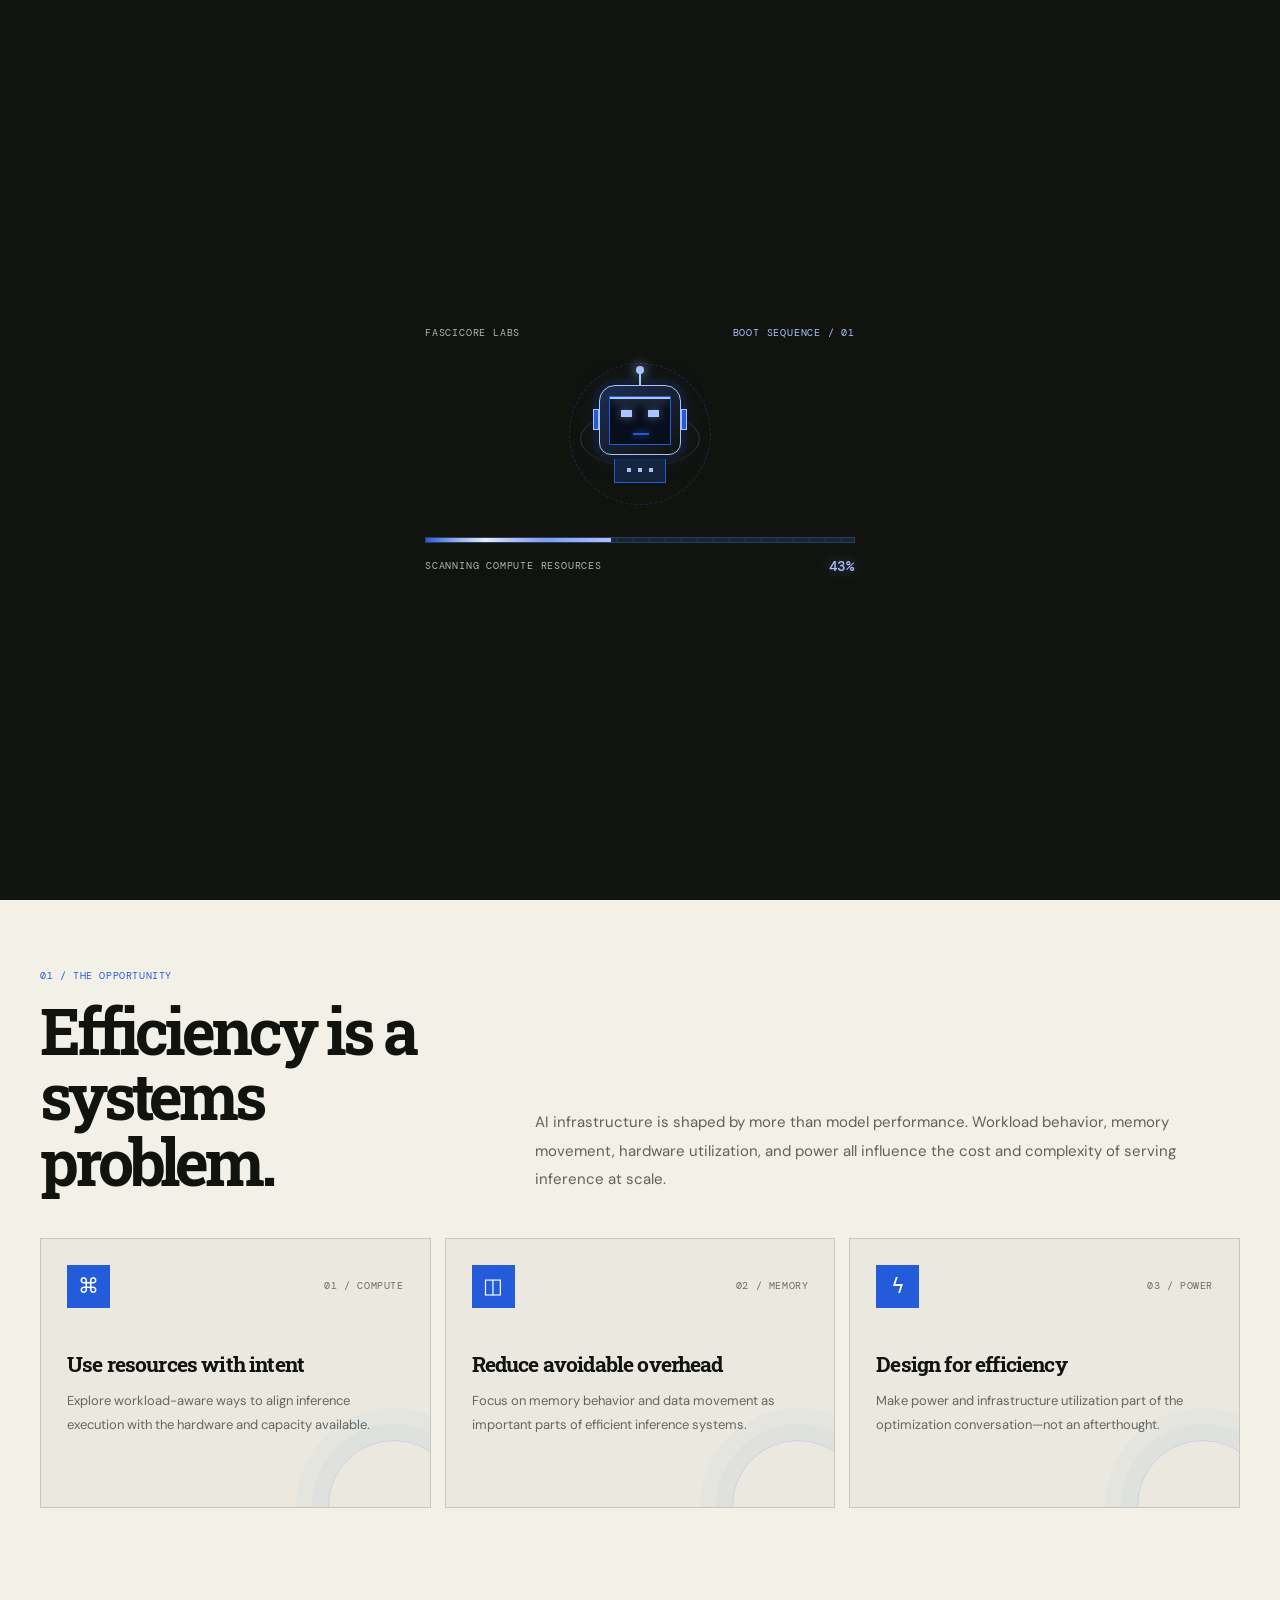
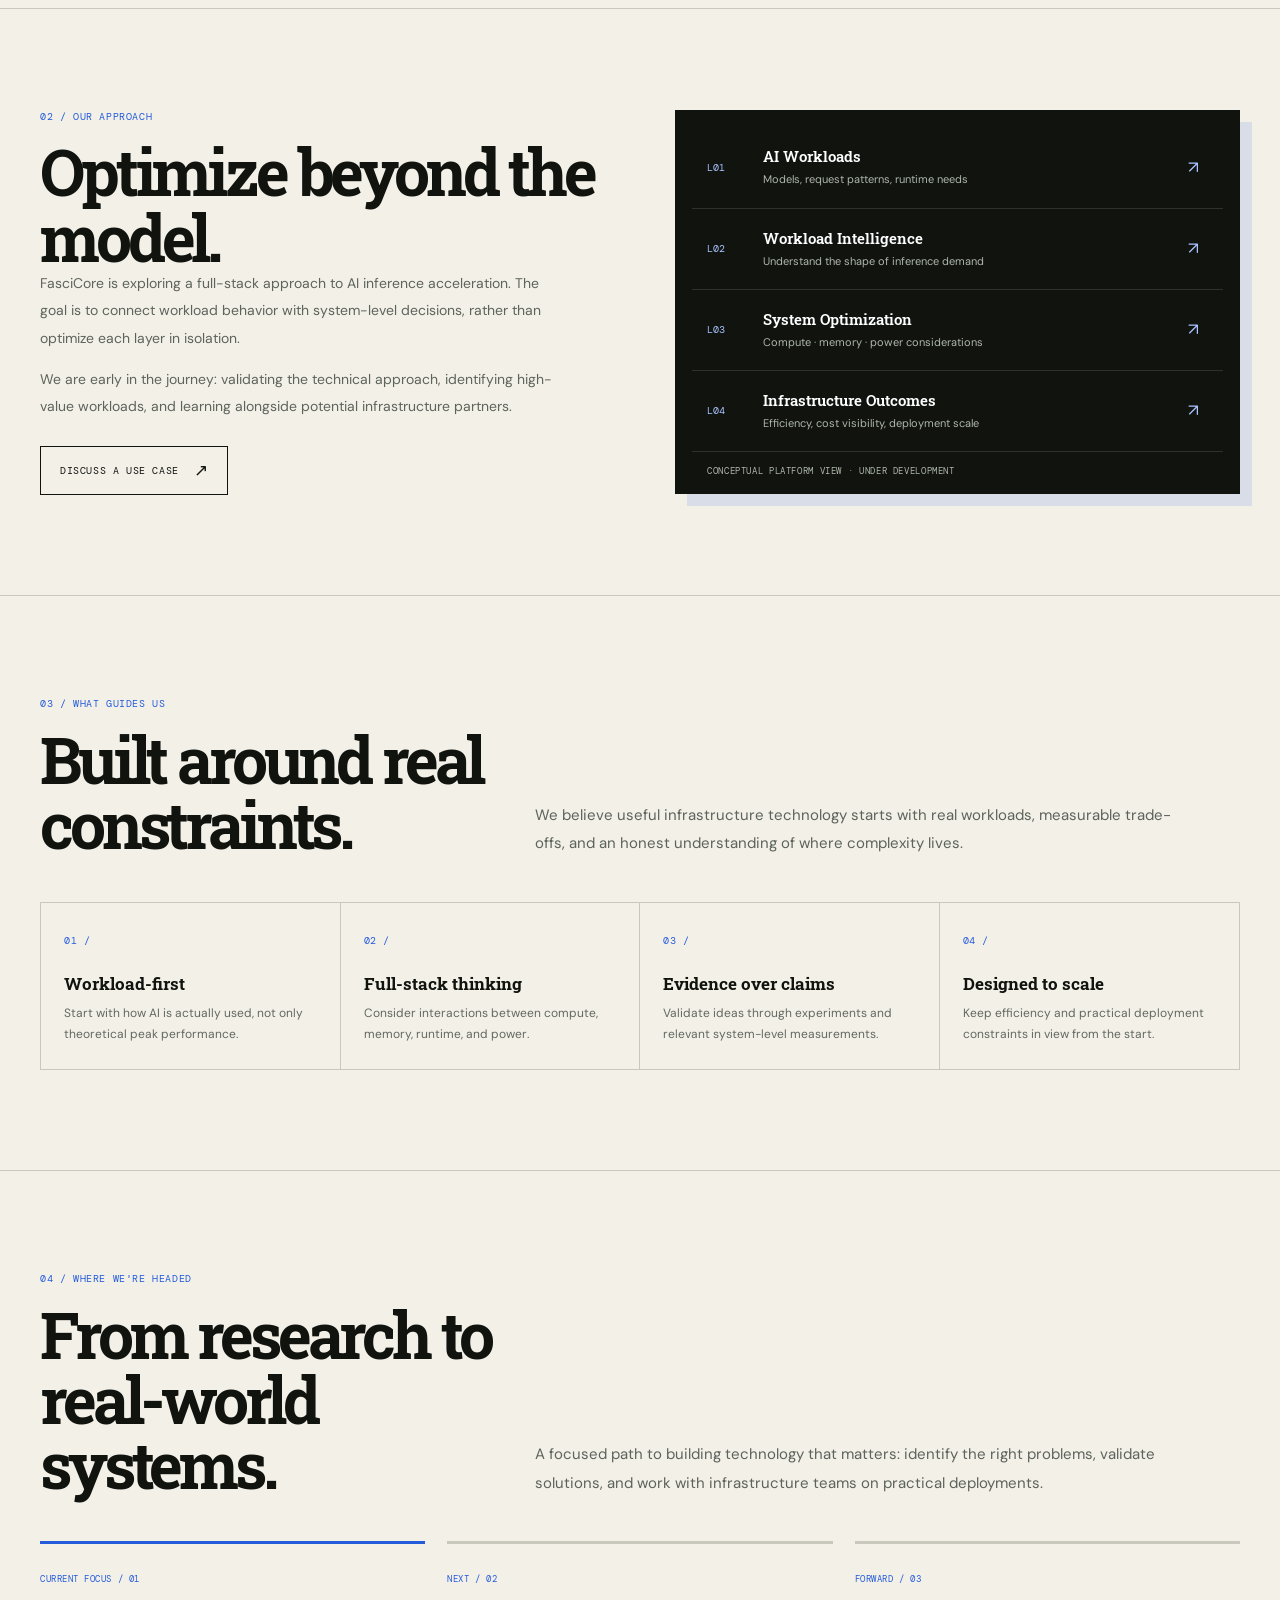
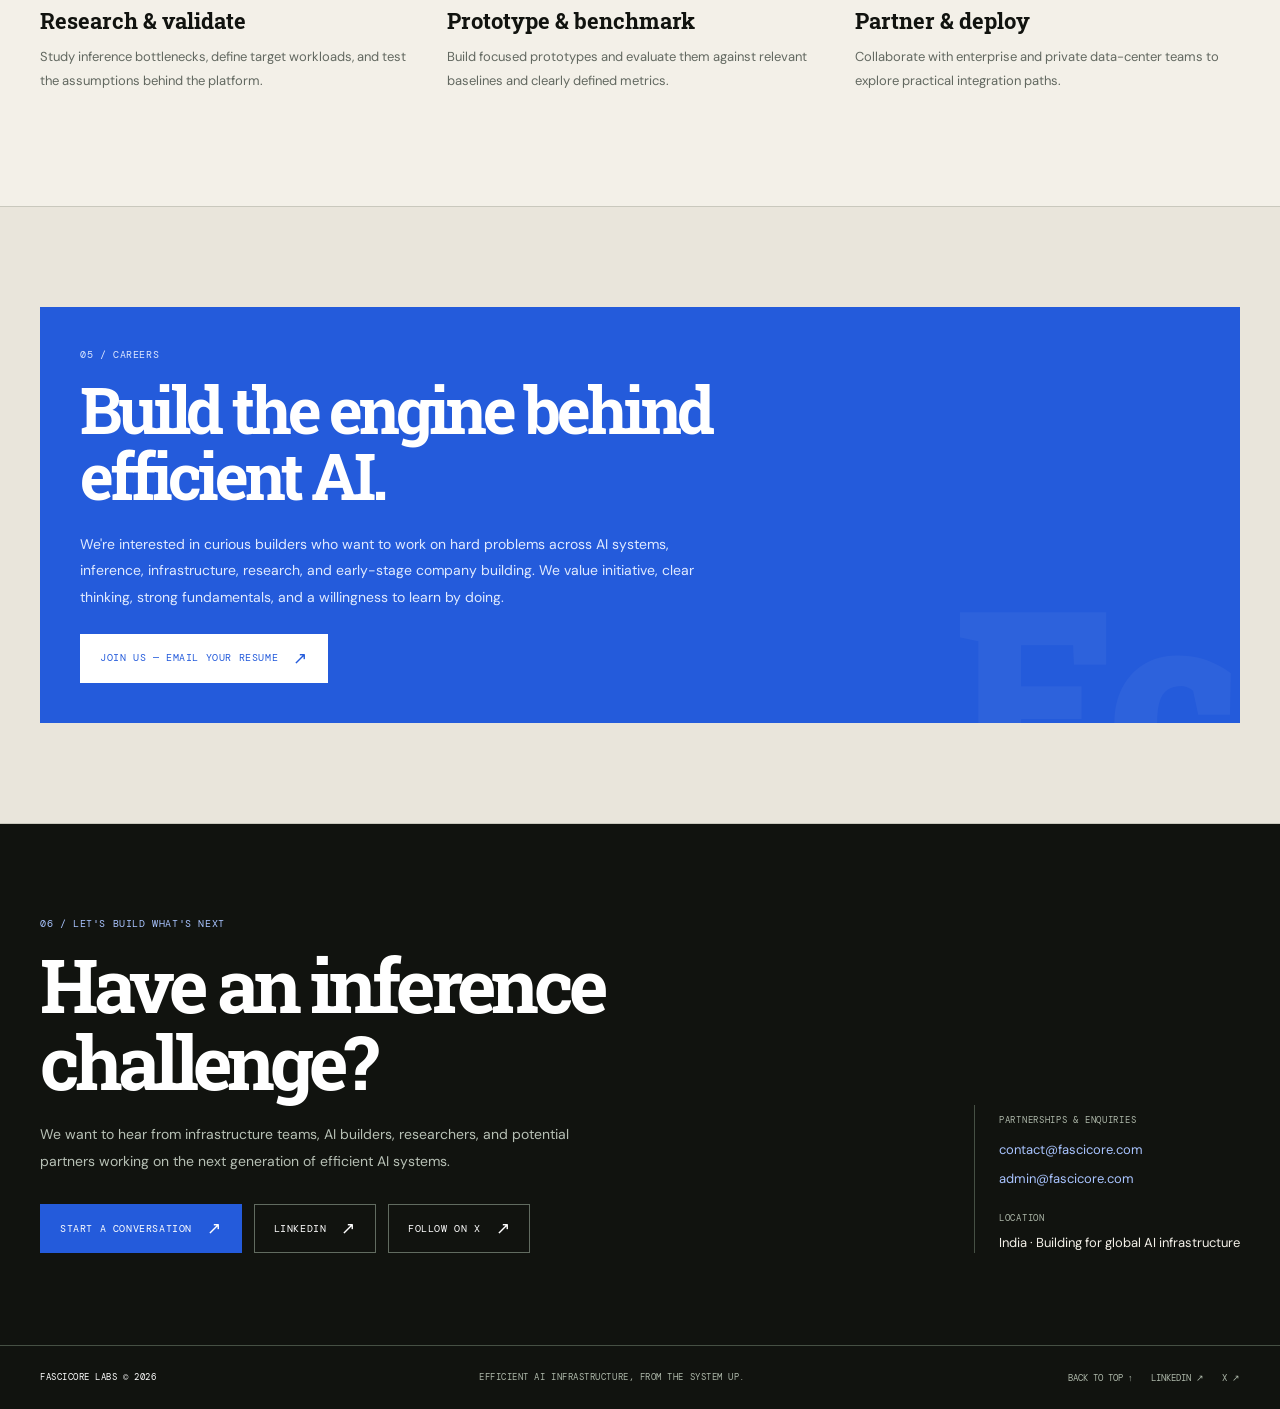
==== commit 1766e6fd: "Add files via upload" ====
--- a/index.html
+++ b/index.html
@@ -1,96 +1,498 @@
-<!DOCTYPE html>
+<!doctype html>
 <html lang="en">
 <head>
-  <meta charset="UTF-8" />
-  <meta name="viewport" content="width=device-width, initial-scale=1.0" />
-  <title>FasciCore</title>
-
-  <!-- Fonts -->
-  <link href="https://fonts.googleapis.com/css2?family=Inter:wght@400;500;600&family=Poppins:wght@400;500&family=Alfa+Slab+One&display=swap" rel="stylesheet">
-
-  <link rel="stylesheet" href="css/style.css">
+<meta charset="utf-8">
+<meta name="viewport" content="width=device-width, initial-scale=1">
+<meta name="theme-color" content="#f3f0e8">
+<meta name="description" content="FasciCore Labs is building workload-aware AI inference infrastructure for more efficient use of compute, memory, and power.">
+<title>FasciCore — Make AI compute count</title>
+<link rel="preconnect" href="https://fonts.googleapis.com">
+<link rel="preconnect" href="https://fonts.gstatic.com" crossorigin>
+<link href="https://fonts.googleapis.com/css2?family=DM+Mono:wght@400;500&family=DM+Sans:wght@400;500;600;700&family=Roboto+Slab:wght@500;600;700;800;900&display=swap" rel="stylesheet">
+<style>
+:root{
+ --paper:#f3f0e8;--paper2:#e9e5db;--ink:#11130f;--ink2:#252923;
+ --blue:#245bdb;--blue2:#a9c4ff;--muted:#686e68;--line:#c9c8bd;
+ --dark:#10140f;--white:#fbfaf5;--mono:"DM Mono",monospace;
+ --sans:"DM Sans",sans-serif;--slab:"Roboto Slab",Georgia,serif;
+}
+*{box-sizing:border-box}
+html{scroll-behavior:smooth;scroll-padding-top:90px}
+body{margin:0;background:var(--paper);color:var(--ink);font-family:var(--sans);line-height:1.65}
+a{color:inherit;text-decoration:none}
+button,a{-webkit-tap-highlight-color:transparent}
+::selection{background:var(--blue);color:white}
+.wrap{width:min(1200px,calc(100% - 52px));margin:auto}
+.mono,.eyebrow,.navlinks a,.micro,.number,.button,.status,.footer-meta{font-family:var(--mono);text-transform:uppercase;letter-spacing:.06em}
+.mono,.micro{font-size:10px}
+.topline{height:4px;background:var(--blue)}
+header{position:sticky;top:0;z-index:50;background:#f3f0e8ed;backdrop-filter:blur(16px);border-bottom:1px solid var(--line)}
+.nav{min-height:86px;display:flex;align-items:center;justify-content:space-between;gap:25px}
+.brand{display:flex;align-items:center;min-width:190px}
+.brand img{display:block;width:190px;height:auto;max-height:52px;object-fit:contain;object-position:left center}
+.navlinks{display:flex;align-items:center;gap:27px}
+.navlinks a{font-size:10px;color:#4b514b;transition:color .2s}
+.navlinks a:hover{color:var(--blue)}
+.button{display:inline-flex;align-items:center;justify-content:center;gap:15px;padding:15px 19px;border:1px solid var(--ink);font-size:10px;transition:background .22s,color .22s,border-color .22s,transform .22s,box-shadow .22s}
+.button.dark{background:var(--ink);color:var(--white)}
+.button.blue{background:var(--blue);border-color:var(--blue);color:white}
+.button.outline{background:transparent;color:var(--ink)}
+.button:hover{transform:translateY(-2px);box-shadow:0 8px 22px #11130f14}
+.button.dark:hover{background:var(--blue);border-color:var(--blue)}
+.button.blue:hover{background:#1748b6;border-color:#1748b6}
+.button.outline:hover{background:var(--ink);color:white}
+.arrow{font-size:17px;line-height:1}
+:focus-visible{outline:2px solid var(--blue);outline-offset:4px}
+.hero{position:relative;overflow:hidden;padding:88px 0 66px;border-bottom:1px solid var(--line)}
+.hero:before{content:"";position:absolute;width:500px;height:500px;border:1px solid #245bdb20;border-radius:50%;right:-90px;top:-150px;box-shadow:0 0 0 38px #245bdb08,0 0 0 78px #245bdb06;pointer-events:none}
+.hero:after{content:"";position:absolute;inset:0;background-image:linear-gradient(#11130f08 1px,transparent 1px),linear-gradient(90deg,#11130f08 1px,transparent 1px);background-size:48px 48px;mask-image:linear-gradient(90deg,black,transparent 95%);pointer-events:none}
+.hero-grid{position:relative;z-index:1;display:grid;grid-template-columns:1.08fr .92fr;gap:40px;align-items:center}
+.kicker{display:inline-flex;align-items:center;gap:10px;font:10px var(--mono);text-transform:uppercase;letter-spacing:.08em;border:1px solid var(--line);padding:8px 11px;background:#f3f0e8d9}
+.kicker i{width:7px;height:7px;border-radius:50%;background:var(--blue);display:inline-block;box-shadow:0 0 0 4px #245bdb18}
+h1,h2,h3,p{margin-top:0}
+h1{font:800 clamp(52px,7.3vw,100px)/.94 var(--slab);letter-spacing:-.075em;max-width:770px;margin:28px 0 25px}
+h1 .highlight{color:var(--blue);display:inline-block;position:relative}
+h1 .highlight:after{content:"";position:absolute;left:0;bottom:-7px;width:100%;height:5px;background:var(--blue);transform:scaleX(0);transform-origin:left;animation:underlineIn .8s .7s forwards}
+.lede{font-size:16px;color:#555d55;max-width:570px;line-height:1.9}
+.actions{display:flex;gap:12px;flex-wrap:wrap;margin-top:30px}
+.hero-meta{display:flex;align-items:center;gap:15px;margin-top:36px;font:10px var(--mono);text-transform:uppercase;color:var(--muted);letter-spacing:.05em}
+.hero-meta:before{content:"";height:1px;width:38px;background:var(--blue)}
+.visual{position:relative;min-height:430px;display:grid;place-items:center}
+.blueprint{width:min(390px,85%);aspect-ratio:1;border:1px solid #245bdb66;border-radius:50%;position:relative;display:grid;place-items:center;background:radial-gradient(circle,#245bdb0d,transparent 64%);animation:float 6s ease-in-out infinite}
+.blueprint:before,.blueprint:after{content:"";position:absolute;inset:9%;border:1px dashed #245bdb70;border-radius:50%;animation:spin 28s linear infinite}
+.blueprint:after{inset:20%;border-style:solid;border-color:#11130f40;animation-direction:reverse;animation-duration:22s}
+.blue-core{position:relative;width:42%;aspect-ratio:1;border:1px solid var(--blue);display:grid;place-items:center;transform:rotate(45deg);background:#f3f0e8}
+.blue-core:before{content:"";position:absolute;inset:14%;border:1px solid var(--blue)}
+.blue-core:after{content:"";width:23%;height:23%;background:var(--blue);box-shadow:0 0 0 9px #245bdb18}
+.data-point{position:absolute;width:9px;height:9px;border-radius:50%;background:var(--blue);box-shadow:0 0 0 5px #245bdb16;animation:pulse 2.8s infinite}
+.dp1{top:15%;left:26%}.dp2{top:31%;right:8%;animation-delay:.6s}.dp3{bottom:19%;left:14%;animation-delay:1.1s}.dp4{bottom:13%;right:28%;animation-delay:1.6s}
+.float-label{position:absolute;padding:12px 14px;background:var(--ink);color:white;min-width:150px;box-shadow:7px 7px 0 #245bdb20}
+.float-label small{display:block;color:#a9c4ff;font:9px var(--mono);text-transform:uppercase;letter-spacing:.08em}
+.float-label strong{display:block;font:600 14px var(--slab);margin-top:4px}
+.fl1{top:12%;left:-1%}.fl2{bottom:11%;right:-1%}
+.visual-note{position:absolute;right:0;top:3%;font:9px var(--mono);text-transform:uppercase;color:var(--muted);writing-mode:vertical-rl;letter-spacing:.12em}
+.strip{background:var(--ink);color:white}
+.strip-inner{display:flex;align-items:center;justify-content:space-between;gap:18px;flex-wrap:wrap;padding:21px 0}
+.strip span{font:10px var(--mono);text-transform:uppercase;letter-spacing:.06em;color:#c1c8bd}
+.strip b{color:var(--blue2);font-weight:400;margin-right:8px}
+.section{padding:100px 0;border-bottom:1px solid var(--line)}
+.section-head{display:grid;grid-template-columns:.78fr 1.22fr;gap:45px;margin-bottom:44px;align-items:end}
+.eyebrow{font-size:10px;color:var(--blue)}
+h2{font:700 clamp(38px,5vw,64px)/1.02 var(--slab);letter-spacing:-.065em;margin:14px 0 0;max-width:650px}
+.section-intro{font-size:15px;color:#5c635b;line-height:1.9;max-width:650px;margin:0}
+.cards{display:grid;grid-template-columns:repeat(3,1fr);gap:14px}
+.card{position:relative;min-height:270px;padding:26px;background:#ebe8df;border:1px solid #c6c7bf;transition:transform .25s,border-color .25s,background .25s,box-shadow .25s;overflow:hidden}
+.card:after{content:"";position:absolute;right:-30px;bottom:-65px;width:130px;height:130px;border:1px solid #245bdb2b;border-radius:50%;box-shadow:0 0 0 16px #245bdb08,0 0 0 32px #245bdb06;transition:transform .4s}
+.card:hover{transform:translateY(-5px);border-color:var(--blue);background:#f9f7f1;box-shadow:0 15px 34px #11130f0c}
+.card:hover:after{transform:scale(1.2)}
+.cardtop{display:flex;justify-content:space-between;align-items:center;margin-bottom:44px}
+.iconbox{display:grid;place-items:center;width:43px;height:43px;background:var(--blue);color:white;font-size:21px}
+.number{font-size:10px;color:var(--muted)}
+.card h3{font:700 21px/1.2 var(--slab);letter-spacing:-.04em;margin-bottom:12px;max-width:270px}
+.card p{font-size:13px;line-height:1.85;color:#626860;margin:0;max-width:330px}
+.split{display:grid;grid-template-columns:1fr 1fr;gap:70px;align-items:center}
+.copy p{font-size:14px;color:#5d645b;line-height:1.95;max-width:520px}
+.copy .button{margin-top:12px}
+.layers{padding:17px;background:var(--ink);color:white;box-shadow:12px 12px 0 #245bdb20}
+.layer{display:grid;grid-template-columns:42px 1fr 20px;gap:14px;align-items:center;padding:19px 15px;border-bottom:1px solid #ffffff20;transition:background .2s}
+.layer:last-child{border-bottom:0}
+.layer:hover{background:#ffffff0c}
+.layer-no{font:10px var(--mono);color:var(--blue2)}
+.layer strong{display:block;font:600 15px var(--slab)}
+.layer small{display:block;color:#aeb8aa;font-size:11px;margin-top:4px}
+.layer .arrow{color:var(--blue2)}
+.layer-caption{padding:13px 15px 0;color:#aeb8aa;font:9px var(--mono);text-transform:uppercase;letter-spacing:.07em}
+.principles{display:grid;grid-template-columns:repeat(4,1fr);border:1px solid var(--line)}
+.principle{padding:23px;border-right:1px solid var(--line)}
+.principle:last-child{border:0}
+.principle .number{color:var(--blue)}
+.principle h3{font:700 17px var(--slab);margin:20px 0 8px}
+.principle p{font-size:12px;color:#626860;line-height:1.8;margin:0}
+.roadmap{display:grid;grid-template-columns:repeat(3,1fr);gap:22px}
+.road{border-top:3px solid var(--line);padding-top:20px}
+.road.active{border-color:var(--blue)}
+.status{font-size:9px;color:var(--blue)}
+.road h3{font:700 22px var(--slab);margin:15px 0 10px}
+.road p{font-size:13px;color:#626860;line-height:1.85}
+.careers{background:var(--paper2)}
+.career-panel{background:var(--blue);color:white;padding:40px;position:relative;overflow:hidden}
+.career-panel:after{content:"Fc";position:absolute;right:0;bottom:-95px;font:900 250px/1 var(--slab);color:#ffffff0b;pointer-events:none}
+.career-panel .eyebrow{color:#dce7ff}
+.career-panel h2{position:relative;z-index:1;max-width:650px}
+.career-panel p{position:relative;z-index:1;max-width:650px;color:#e0eaff;font-size:14px;line-height:1.9;margin:23px 0}
+.career-panel .button{position:relative;z-index:1;background:white;border-color:white;color:var(--blue)}
+.career-panel .button:hover{background:var(--ink);border-color:var(--ink);color:white}
+.contact{background:var(--ink);color:white;padding:92px 0}
+.contact-layout{display:flex;justify-content:space-between;align-items:flex-end;gap:35px}
+.contact h2{font-size:clamp(43px,6vw,75px);max-width:760px}
+.contact p{color:#b7c0b5;max-width:580px;font-size:14px;line-height:1.9;margin-top:22px}
+.contact .eyebrow{color:var(--blue2)}
+.contact .button.outline{border-color:#616b60;color:white}
+.contact .button.outline:hover{border-color:var(--blue);background:var(--blue)}
+.contact-aside{border-left:1px solid #465044;padding-left:24px;min-width:235px}
+.contact-aside small{font:9px var(--mono);text-transform:uppercase;letter-spacing:.08em;color:#aeb8aa}
+.contact-aside a{display:block;color:var(--blue2);font-size:13px;margin-top:8px;overflow-wrap:anywhere}
+footer{background:var(--ink);color:#aeb8aa;border-top:1px solid #465044;padding:24px 0}
+.footer-inner{display:flex;align-items:center;justify-content:space-between;gap:18px;flex-wrap:wrap}
+.footer-meta{font-size:9px}
+.footer-links{display:flex;gap:18px;font:9px var(--mono);text-transform:uppercase}
+.footer-links a:hover{color:var(--blue2)}
+.reveal{opacity:0;transform:translateY(18px);transition:opacity .7s ease,transform .7s ease}
+.reveal.visible{opacity:1;transform:none}
+.loader{position:fixed;inset:0;z-index:9999;display:grid;place-items:center;background:var(--ink);color:white;transition:opacity .6s,visibility .6s}
+.loader.done{opacity:0;visibility:hidden;pointer-events:none}
+.loader-inner{width:min(430px,calc(100% - 48px));position:relative}
+.loader-top,.loader-bottom{display:flex;justify-content:space-between;gap:12px;font:10px var(--mono);text-transform:uppercase;letter-spacing:.08em;color:#b0b9ad}
+.loader-symbol{height:150px;display:grid;place-items:center;position:relative}
+.loader-mark{width:68px;height:68px;border:1px solid var(--blue2);transform:rotate(45deg);position:relative;display:grid;place-items:center;animation:markPulse 2.2s ease-in-out infinite}
+.loader-mark:before{content:"";position:absolute;inset:10px;border:1px solid var(--blue)}
+.loader-mark:after{content:"";width:12px;height:12px;background:var(--blue2);box-shadow:0 0 26px #a9c4ff77}
+.loader-track{height:4px;background:#30372e;margin-top:8px;overflow:hidden}
+.loader-bar{height:100%;width:0;background:linear-gradient(90deg,var(--blue),var(--blue2));box-shadow:0 0 14px #a9c4ff77;transition:width .14s linear}
+.loader-bottom{margin-top:12px;align-items:center}
+.loader-percent{font-size:14px;color:var(--blue2);font-weight:500}
+@keyframes spin{to{transform:rotate(360deg)}}
+@keyframes float{0%,100%{transform:translateY(0)}50%{transform:translateY(-9px)}}
+@keyframes pulse{0%,100%{transform:scale(.8);opacity:.65}50%{transform:scale(1.2);opacity:1}}
+@keyframes underlineIn{to{transform:scaleX(1)}}
+@keyframes markPulse{0%,100%{box-shadow:0 0 0 0 #245bdb00}50%{box-shadow:0 0 0 12px #245bdb18}}
+@media(prefers-reduced-motion:reduce){*,*:before,*:after{animation-duration:.01ms!important;transition-duration:.01ms!important;scroll-behavior:auto!important}.reveal{opacity:1;transform:none}}
+@media(max-width:900px){
+ .navlinks{gap:15px}.navlinks a{font-size:9px}.brand img{width:160px}
+ .hero-grid{grid-template-columns:1fr}.hero{padding-top:66px}.visual{min-height:390px}
+ .section-head{grid-template-columns:1fr;gap:16px}.split{gap:35px}
+ .principles{grid-template-columns:repeat(2,1fr)}.principle:nth-child(2){border-right:0}.principle:nth-child(-n+2){border-bottom:1px solid var(--line)}
+}
+@media(max-width:640px){
+ .wrap{width:calc(100% - 30px)}.nav{padding:13px 0;min-height:70px;flex-wrap:wrap}
+ .brand{min-width:0}.brand img{width:143px;max-height:42px}
+ .navlinks{order:3;width:100%;justify-content:space-between;gap:8px}.navlinks a{font-size:9px}
+ .nav>.button{font-size:9px;padding:10px}
+ .hero{padding:48px 0 46px}h1{font-size:clamp(46px,13vw,68px)}
+ .lede{font-size:14px}.hero-meta{font-size:9px}.visual{min-height:315px}
+ .blueprint{width:75%}.float-label{min-width:126px;padding:10px}.float-label strong{font-size:12px}
+ .fl1{left:0;top:8%}.fl2{right:0;bottom:8%}.visual-note{right:0}
+ .strip-inner{justify-content:flex-start}.strip span{font-size:9px}
+ .section{padding:68px 0}h2{font-size:clamp(36px,10vw,49px)}
+ .cards,.split,.roadmap{grid-template-columns:1fr}.card{min-height:235px}
+ .cardtop{margin-bottom:32px}.principles{grid-template-columns:1fr}
+ .principle,.principle:nth-child(2){border-right:0;border-bottom:1px solid var(--line)}
+ .principle:last-child{border-bottom:0}
+ .career-panel{padding:27px}.contact{padding:70px 0}.contact-layout{align-items:flex-start;flex-direction:column}
+ .contact h2{font-size:clamp(42px,11vw,60px)}.contact-aside{margin-top:12px}
+ .footer-inner{align-items:flex-start;flex-direction:column}
+}
+
+/* Signature motion system: "compute field" */
+.hero { isolation:isolate; }
+.hero:before {
+  animation: field-breathe 8s ease-in-out infinite;
+  transform-origin: 70% 45%;
+}
+.hero:after {
+  animation: grid-drift 24s linear infinite;
+}
+.hero-grid > .reveal:first-child { animation: hero-enter .9s cubic-bezier(.16,1,.3,1) both; }
+.hero .kicker { animation: kicker-enter .75s .12s cubic-bezier(.16,1,.3,1) both; }
+.hero h1 { animation: title-enter 1.05s .2s cubic-bezier(.16,1,.3,1) both; }
+.hero .lede { animation: title-enter .9s .36s cubic-bezier(.16,1,.3,1) both; }
+.hero .actions { animation: title-enter .9s .48s cubic-bezier(.16,1,.3,1) both; }
+.hero .hero-meta { animation: title-enter .9s .58s cubic-bezier(.16,1,.3,1) both; }
+.hero .highlight:after { animation: underlineIn .85s .9s cubic-bezier(.16,1,.3,1) both; }
+
+.blueprint {
+  animation: reactor-hover 7s ease-in-out infinite;
+  box-shadow: 0 0 0 1px #245bdb0a, 0 0 0 18px #245bdb05, 0 0 0 38px #245bdb04;
+}
+.blueprint:before { animation: ellipse-spin 18s linear infinite; }
+.blueprint:after { animation: ellipse-counter 25s linear infinite; }
+.blue-core {
+  animation: core-tilt 12s ease-in-out infinite;
+  box-shadow: 0 0 0 12px #245bdb08, 0 0 0 24px #245bdb05;
+}
+.blue-core:before { animation: core-inset 4s ease-in-out infinite; }
+.blue-core:after { animation: core-flash 3s ease-in-out infinite; }
+.data-point { animation: point-travel 5s ease-in-out infinite; }
+.dp2 { animation-delay:-1.1s; }
+.dp3 { animation-delay:-2.2s; }
+.dp4 { animation-delay:-3.3s; }
+.float-label { animation: label-float 6s ease-in-out infinite; }
+.fl2 { animation-delay:-3s; }
+.visual:after {
+  content:"";position:absolute;inset:4% 0;pointer-events:none;
+  background:linear-gradient(180deg,transparent 0%,#245bdb0b 48%,#245bdb26 50%,transparent 53%,transparent 100%);
+  background-size:100% 220%;
+  animation: scan-pass 7s linear infinite;
+  mix-blend-mode:multiply;
+}
+.card { transform-style:preserve-3d; }
+.card:before {
+  content:"";position:absolute;top:0;left:-130%;width:70%;height:100%;
+  background:linear-gradient(100deg,transparent,#ffffff7a,transparent);
+  transform:skewX(-18deg);transition:none;pointer-events:none;
+}
+.card:hover:before { animation: card-sheen .85s ease forwards; }
+.card:hover .iconbox { transform:rotate(-8deg) scale(1.05); }
+.iconbox { transition:transform .3s cubic-bezier(.2,.8,.2,1); }
+.layer { position:relative;overflow:hidden; }
+.layer:after {
+  content:"";position:absolute;left:0;top:0;height:100%;width:2px;background:var(--blue2);
+  transform:scaleY(0);transform-origin:bottom;transition:transform .35s ease;
+}
+.layer:hover:after { transform:scaleY(1); }
+.layer-no { transition:transform .25s,color .25s; }
+.layer:hover .layer-no { transform:translateX(3px);color:white; }
+.loader-symbol { height:174px; }
+.loader-reactor { width:116px;height:116px;position:relative;display:grid;place-items:center; }
+.reactor-ring { position:absolute;inset:0;border:1px solid #a9c4ff88;border-radius:50%; }
+.ring-a { animation: reactor-spin 5s linear infinite; }
+.ring-b { inset:12px;border-style:dashed;border-color:#245bdb;animation: reactor-spin 8s linear infinite reverse; }
+.ring-c { inset:27px;border-color:#a9c4ff55;transform:rotateX(68deg);animation: reactor-wobble 4s ease-in-out infinite; }
+.reactor-axis { position:absolute;left:50%;top:-4px;width:1px;height:124px;background:linear-gradient(transparent,#a9c4ff,transparent);transform-origin:center; }
+.axis-a { transform:rotate(45deg);animation:axis-flash 2.5s ease-in-out infinite; }
+.axis-b { transform:rotate(-45deg);animation:axis-flash 2.5s .6s ease-in-out infinite; }
+.reactor-core { width:18px;height:18px;background:#a9c4ff;transform:rotate(45deg);box-shadow:0 0 0 7px #245bdb35,0 0 32px #a9c4ff99;animation:reactor-core-pulse 1.8s ease-in-out infinite; }
+.reactor-node { position:absolute;width:6px;height:6px;background:white;border-radius:50%;box-shadow:0 0 12px #a9c4ff; }
+.rn-a { top:9px;left:24px;animation:node-blink 2.2s infinite; }
+.rn-b { top:37px;right:0;animation:node-blink 2.2s .5s infinite; }
+.rn-c { bottom:12px;left:18px;animation:node-blink 2.2s 1s infinite; }
+.rn-d { bottom:25px;right:15px;animation:node-blink 2.2s 1.5s infinite; }
+.loader-track { height:5px;position:relative; }
+.loader-track:after { content:"";position:absolute;inset:0;width:22%;background:linear-gradient(90deg,transparent,#ffffff88,transparent);animation:progress-glint 1.8s linear infinite;pointer-events:none; }
+.loader-top span:last-child { color:var(--blue2); }
+.loader-percent { text-shadow:0 0 14px #a9c4ff77; }
+.reveal { transition:opacity .85s cubic-bezier(.16,1,.3,1),transform .85s cubic-bezier(.16,1,.3,1); }
+.reveal.visible { animation: reveal-settle .85s cubic-bezier(.16,1,.3,1) both; }
+@keyframes field-breathe { 0%,100%{transform:scale(1);opacity:1}50%{transform:scale(1.08);opacity:.72} }
+@keyframes grid-drift { from{background-position:0 0,0 0}to{background-position:0 48px,48px 0} }
+@keyframes hero-enter { from{opacity:0;transform:translateY(24px);filter:blur(4px)}to{opacity:1;transform:none;filter:blur(0)} }
+@keyframes title-enter { from{opacity:0;transform:translateY(18px);filter:blur(3px)}to{opacity:1;transform:none;filter:blur(0)} }
+@keyframes reactor-hover { 0%,100%{transform:translateY(0) rotate(-2deg)}50%{transform:translateY(-11px) rotate(2deg)} }
+@keyframes ellipse-spin { from{transform:rotate(0deg) scaleX(.76)}to{transform:rotate(360deg) scaleX(.76)} }
+@keyframes ellipse-counter { from{transform:rotate(360deg) scaleX(.48)}to{transform:rotate(0deg) scaleX(.48)} }
+@keyframes core-tilt { 0%,100%{transform:rotate(45deg) scale(1)}50%{transform:rotate(135deg) scale(.94)} }
+@keyframes core-inset { 0%,100%{inset:14%;opacity:.7}50%{inset:24%;opacity:1} }
+@keyframes core-flash { 0%,100%{opacity:.8;transform:scale(.85)}50%{opacity:1;transform:scale(1.15)} }
+@keyframes point-travel { 0%,100%{transform:translate(0,0) scale(.8);opacity:.65}50%{transform:translate(7px,-9px) scale(1.25);opacity:1} }
+@keyframes label-float { 0%,100%{transform:translateY(0)}50%{transform:translateY(-7px)} }
+@keyframes scan-pass { from{background-position:0 -220%}to{background-position:0 220%} }
+@keyframes card-sheen { 0%{left:-130%}100%{left:160%} }
+@keyframes reactor-spin { to{transform:rotate(360deg)} }
+@keyframes reactor-wobble { 0%,100%{transform:rotateX(62deg) rotateZ(0deg)}50%{transform:rotateX(75deg) rotateZ(180deg)} }
+@keyframes axis-flash { 0%,100%{opacity:.2}50%{opacity:.9} }
+@keyframes reactor-core-pulse { 0%,100%{transform:rotate(45deg) scale(.85)}50%{transform:rotate(135deg) scale(1.15)} }
+@keyframes node-blink { 0%,100%{opacity:.25;transform:scale(.7)}50%{opacity:1;transform:scale(1.3)} }
+@keyframes progress-glint { from{transform:translateX(-130%)}to{transform:translateX(520%)} }
+@keyframes reveal-settle { 0%{filter:blur(2px)}100%{filter:blur(0)} }
+@media(prefers-reduced-motion:reduce) {
+ .hero:before,.hero:after,.hero h1,.hero .lede,.hero .actions,.hero .hero-meta,
+ .blueprint,.blueprint:before,.blueprint:after,.blue-core,.blue-core:before,.blue-core:after,
+ .data-point,.float-label,.visual:after,.loader-reactor *,.loader-track:after,.reveal.visible {
+  animation:none!important;
+ }
+}
+
+
+/* Scanner-bot loading sequence */
+.loader-symbol { height:190px; perspective:700px; }
+.scan-bot { position:relative;width:170px;height:160px;display:flex;flex-direction:column;align-items:center;justify-content:center;isolation:isolate; }
+.bot-halo { position:absolute;width:142px;height:142px;border:1px solid #245bdb55;border-radius:50%;top:9px;left:14px; }
+.halo-one { border-style:dashed;animation:bot-halo-spin 13s linear infinite; }
+.halo-two { inset:25px;width:120px;height:120px;border-color:#a9c4ff35;transform:rotateX(62deg);animation:bot-halo-wobble 6s ease-in-out infinite; }
+.bot-head { width:82px;height:70px;position:relative;z-index:2;border:1px solid #a9c4ff;background:linear-gradient(145deg,#1c2d55,#10140f);border-radius:16px 16px 12px 12px;box-shadow:0 0 0 6px #245bdb14,0 0 28px #245bdb30;animation:bot-float 2.8s ease-in-out infinite; }
+.bot-antenna { position:absolute;top:-16px;left:39px;width:2px;height:16px;background:#a9c4ff; }
+.bot-antenna:after { content:"";position:absolute;top:-4px;left:-3px;width:8px;height:8px;border-radius:50%;background:#a9c4ff;box-shadow:0 0 12px #a9c4ff;animation:bot-signal-pulse 1.2s infinite; }
+.bot-ear { position:absolute;top:23px;width:6px;height:21px;background:#245bdb;border:1px solid #a9c4ff; }
+.ear-left { left:-7px; }.ear-right { right:-7px; }
+.bot-face { position:absolute;inset:10px 9px 9px;border:1px solid #245bdb;background:#080e1b;overflow:hidden; }
+.bot-eye { position:absolute;top:13px;width:11px;height:7px;background:#a9c4ff;box-shadow:0 0 10px #a9c4ff88;animation:bot-eye-blink 4.5s infinite; }
+.eye-left { left:11px; }.eye-right { right:11px; }
+.bot-mouth { position:absolute;bottom:9px;left:23px;width:16px;height:2px;background:#245bdb;box-shadow:0 0 7px #245bdb; }
+.bot-scanline { position:absolute;left:0;right:0;height:2px;background:#a9c4ff;box-shadow:0 0 12px #a9c4ff;animation:face-scan 2.1s ease-in-out infinite; }
+.bot-body { display:flex;gap:7px;justify-content:center;align-items:center;z-index:1;width:52px;height:24px;margin-top:4px;border:1px solid #245bdb;border-top:0;background:#14243a; }
+.bot-body span { width:4px;height:4px;background:#a9c4ff;animation:bot-data 1s ease-in-out infinite; }
+.bot-body span:nth-child(2){animation-delay:.2s}.bot-body span:nth-child(3){animation-delay:.4s}
+.bot-signal { position:absolute;top:66px;width:20px;height:1px;background:#a9c4ff;box-shadow:0 0 9px #a9c4ff;opacity:0; }
+.signal-left { left:0;animation:signal-sweep 2.2s .2s infinite; }.signal-right { right:0;animation:signal-sweep 2.2s 1.1s infinite; }
+.loader-track { height:6px;border:1px solid #303c58;background:repeating-linear-gradient(90deg,#14243a 0 14px,#1c2a42 14px 16px);position:relative; }
+.loader-bar { position:relative;background:linear-gradient(90deg,#245bdb,#a9c4ff); }
+.loader-track:after { width:28%;background:linear-gradient(90deg,transparent,#ffffffd9,transparent);animation:progress-glint 1.35s linear infinite; }
+.loader-bottom { margin-top:14px; }
+.loader-label { letter-spacing:.1em; }
+.loader-percent { color:#a9c4ff;text-shadow:0 0 14px #a9c4ff77; }
+@keyframes bot-halo-spin { to{transform:rotate(360deg)} }
+@keyframes bot-halo-wobble { 0%,100%{transform:rotateX(62deg) rotateZ(0)}50%{transform:rotateX(72deg) rotateZ(180deg)} }
+@keyframes bot-float { 0%,100%{transform:translateY(0) rotateY(-4deg)}50%{transform:translateY(-5px) rotateY(4deg)} }
+@keyframes bot-signal-pulse { 0%,100%{opacity:.45;transform:scale(.8)}50%{opacity:1;transform:scale(1.2)} }
+@keyframes bot-eye-blink { 0%,44%,48%,100%{transform:scaleY(1)}46%{transform:scaleY(.15)} }
+@keyframes face-scan { 0%{top:0;opacity:0}15%{opacity:1}85%{opacity:1}100%{top:100%;opacity:0} }
+@keyframes bot-data { 0%,100%{opacity:.3;transform:scaleY(.6)}50%{opacity:1;transform:scaleY(1.8)} }
+@keyframes signal-sweep { 0%{transform:translateX(0);opacity:0}40%{opacity:1}100%{transform:translateX(18px);opacity:0} }
+@media(prefers-reduced-motion:reduce) {
+ .scan-bot *, .bot-halo, .bot-head, .bot-antenna:after, .bot-eye, .bot-scanline,
+ .bot-body span, .bot-signal { animation:none!important; }
+}
+
+</style>
 </head>
+<body>
+<div class="topline"></div>
+
+<div class="loader" id="loader" aria-label="Loading FasciCore">
+ <div class="loader-inner">
+  <div class="loader-top"><span>FASCICORE LABS</span><span>BOOT SEQUENCE / 01</span></div>
+  <div class="loader-symbol">
+   <div class="scan-bot" aria-hidden="true">
+    <div class="bot-halo halo-one"></div><div class="bot-halo halo-two"></div>
+    <div class="bot-head">
+     <span class="bot-antenna"></span>
+     <span class="bot-ear ear-left"></span><span class="bot-ear ear-right"></span>
+     <div class="bot-face">
+      <span class="bot-eye eye-left"></span><span class="bot-eye eye-right"></span>
+      <span class="bot-mouth"></span><span class="bot-scanline"></span>
+     </div>
+    </div>
+    <div class="bot-body"><span></span><span></span><span></span></div>
+    <span class="bot-signal signal-left"></span><span class="bot-signal signal-right"></span>
+   </div>
+  </div>
+  <div class="loader-track"><div class="loader-bar" id="loaderBar"></div></div>
+  <div class="loader-bottom"><span id="loaderLabel">Booting FasciCore scanner</span><span class="loader-percent" id="loaderPercent">00%</span></div>
+ </div>
+</div>
+
+<header>
+ <div class="wrap nav">
+  <a class="brand" href="#home" aria-label="FasciCore home"><img src="logo-black.png" alt="FasciCore"></a>
+  <nav class="navlinks" aria-label="Main navigation">
+   <a href="#technology">Technology</a><a href="#approach">Approach</a><a href="#roadmap">Roadmap</a><a href="#careers">Careers</a>
+  </nav>
+  <a class="button dark" href="#contact">Start a conversation <span class="arrow">↗</span></a>
+ </div>
+</header>
+
+<main id="home">
+<section class="hero">
+ <div class="wrap hero-grid">
+  <div class="reveal">
+   <div class="kicker"><i></i> Building the next layer of AI infrastructure</div>
+   <h1>Make every <span class="highlight">AI compute</span> cycle count.</h1>
+   <p class="lede">FasciCore Labs is building the FasciCore Engine—a workload-aware AI inference platform designed to help data centers use compute, memory, and power more efficiently, so AI can scale with less infrastructure friction.</p>
+   <div class="actions"><a class="button blue" href="#technology">Explore the technology <span class="arrow">↗</span></a><a class="button outline" href="#approach">Our approach <span class="arrow">↗</span></a></div>
+   <div class="hero-meta">Research-led · Systems-aware · Built for scale</div>
+  </div>
+  <div class="visual reveal" aria-label="Animated system diagram">
+   <span class="visual-note">Inference system / concept 001</span>
+   <div class="blueprint"><div class="blue-core"></div><span class="data-point dp1"></span><span class="data-point dp2"></span><span class="data-point dp3"></span><span class="data-point dp4"></span></div>
+   <div class="float-label fl1"><small>System focus / 01</small><strong>Workload intelligence</strong></div>
+   <div class="float-label fl2"><small>Optimization / 02</small><strong>Compute · Memory · Power</strong></div>
+  </div>
+ </div>
+</section>
+
+<div class="strip"><div class="wrap strip-inner"><span><b>01</b> Workload-aware inference</span><span><b>02</b> Compute and memory</span><span><b>03</b> Power-conscious systems</span><span><b>04</b> Evidence over claims</span></div></div>
+
+<section class="section" id="technology">
+ <div class="wrap">
+  <div class="section-head reveal"><div><div class="eyebrow">01 / The opportunity</div><h2>Efficiency is a systems problem.</h2></div><p class="section-intro">AI infrastructure is shaped by more than model performance. Workload behavior, memory movement, hardware utilization, and power all influence the cost and complexity of serving inference at scale.</p></div>
+  <div class="cards">
+   <article class="card reveal"><div class="cardtop"><div class="iconbox">⌘</div><span class="number">01 / Compute</span></div><h3>Use resources with intent</h3><p>Explore workload-aware ways to align inference execution with the hardware and capacity available.</p></article>
+   <article class="card reveal"><div class="cardtop"><div class="iconbox">◫</div><span class="number">02 / Memory</span></div><h3>Reduce avoidable overhead</h3><p>Focus on memory behavior and data movement as important parts of efficient inference systems.</p></article>
+   <article class="card reveal"><div class="cardtop"><div class="iconbox">ϟ</div><span class="number">03 / Power</span></div><h3>Design for efficiency</h3><p>Make power and infrastructure utilization part of the optimization conversation—not an afterthought.</p></article>
+  </div>
+ </div>
+</section>
+
+<section class="section" id="approach">
+ <div class="wrap split">
+  <div class="copy reveal"><div class="eyebrow">02 / Our approach</div><h2>Optimize beyond the model.</h2><p>FasciCore is exploring a full-stack approach to AI inference acceleration. The goal is to connect workload behavior with system-level decisions, rather than optimize each layer in isolation.</p><p>We are early in the journey: validating the technical approach, identifying high-value workloads, and learning alongside potential infrastructure partners.</p><a class="button outline" href="#contact">Discuss a use case <span class="arrow">↗</span></a></div>
+  <div class="layers reveal">
+   <div class="layer"><span class="layer-no">L01</span><div><strong>AI Workloads</strong><small>Models, request patterns, runtime needs</small></div><span class="arrow">↗</span></div>
+   <div class="layer"><span class="layer-no">L02</span><div><strong>Workload Intelligence</strong><small>Understand the shape of inference demand</small></div><span class="arrow">↗</span></div>
+   <div class="layer"><span class="layer-no">L03</span><div><strong>System Optimization</strong><small>Compute · memory · power considerations</small></div><span class="arrow">↗</span></div>
+   <div class="layer"><span class="layer-no">L04</span><div><strong>Infrastructure Outcomes</strong><small>Efficiency, cost visibility, deployment scale</small></div><span class="arrow">↗</span></div>
+   <div class="layer-caption">Conceptual platform view · Under development</div>
+  </div>
+ </div>
+</section>
+
+<section class="section">
+ <div class="wrap">
+  <div class="section-head reveal"><div><div class="eyebrow">03 / What guides us</div><h2>Built around real constraints.</h2></div><p class="section-intro">We believe useful infrastructure technology starts with real workloads, measurable trade-offs, and an honest understanding of where complexity lives.</p></div>
+  <div class="principles reveal">
+   <div class="principle"><span class="number">01 /</span><h3>Workload-first</h3><p>Start with how AI is actually used, not only theoretical peak performance.</p></div>
+   <div class="principle"><span class="number">02 /</span><h3>Full-stack thinking</h3><p>Consider interactions between compute, memory, runtime, and power.</p></div>
+   <div class="principle"><span class="number">03 /</span><h3>Evidence over claims</h3><p>Validate ideas through experiments and relevant system-level measurements.</p></div>
+   <div class="principle"><span class="number">04 /</span><h3>Designed to scale</h3><p>Keep efficiency and practical deployment constraints in view from the start.</p></div>
+  </div>
+ </div>
+</section>
+
+<section class="section" id="roadmap">
+ <div class="wrap">
+  <div class="section-head reveal"><div><div class="eyebrow">04 / Where we're headed</div><h2>From research to real-world systems.</h2></div><p class="section-intro">A focused path to building technology that matters: identify the right problems, validate solutions, and work with infrastructure teams on practical deployments.</p></div>
+  <div class="roadmap">
+   <article class="road active reveal"><span class="status">Current focus / 01</span><h3>Research &amp; validate</h3><p>Study inference bottlenecks, define target workloads, and test the assumptions behind the platform.</p></article>
+   <article class="road reveal"><span class="status">Next / 02</span><h3>Prototype &amp; benchmark</h3><p>Build focused prototypes and evaluate them against relevant baselines and clearly defined metrics.</p></article>
+   <article class="road reveal"><span class="status">Forward / 03</span><h3>Partner &amp; deploy</h3><p>Collaborate with enterprise and private data-center teams to explore practical integration paths.</p></article>
+  </div>
+ </div>
+</section>
+
+<section class="section careers" id="careers">
+ <div class="wrap">
+  <div class="career-panel reveal"><div class="eyebrow">05 / Careers</div><h2>Build the engine behind efficient AI.</h2><p>We're interested in curious builders who want to work on hard problems across AI systems, inference, infrastructure, research, and early-stage company building. We value initiative, clear thinking, strong fundamentals, and a willingness to learn by doing.</p><a class="button" href="mailto:admin@fascicore.com?subject=FasciCore%20Careers%20%E2%80%94%20Application&body=Hello%20FasciCore%20team%2C%0A%0AI%27m%20interested%20in%20working%20with%20FasciCore.%0A%0APlease%20find%20my%20resume%20attached.%0A%0ARelated%20work%20or%20portfolio%3A%0A%0AWhy%20I%20want%20to%20work%20with%20FasciCore%3A%0A%0AWhy%20I%20think%20I%27m%20a%20good%20fit%3A">Join us — email your resume <span class="arrow">↗</span></a></div>
+ </div>
+</section>
+
+<section class="contact" id="contact">
+ <div class="wrap contact-layout">
+  <div class="reveal"><div class="eyebrow">06 / Let's build what's next</div><h2>Have an inference challenge?</h2><p>We want to hear from infrastructure teams, AI builders, researchers, and potential partners working on the next generation of efficient AI systems.</p><div class="actions"><a class="button blue" href="mailto:contact@fascicore.com,admin@fascicore.com?subject=FasciCore%20Labs%20%E2%80%94%20Partnership%20Enquiry">Start a conversation <span class="arrow">↗</span></a><a class="button outline" href="https://www.linkedin.com/company/fascicore/posts/?feedView=all" target="_blank" rel="noreferrer">LinkedIn <span class="arrow">↗</span></a><a class="button outline" href="https://x.com/fascicore" target="_blank" rel="noreferrer">Follow on X <span class="arrow">↗</span></a></div></div>
+  <div class="contact-aside reveal"><small>Partnerships &amp; enquiries</small><a href="mailto:contact@fascicore.com">contact@fascicore.com</a><a href="mailto:admin@fascicore.com">admin@fascicore.com</a><small style="display:block;margin-top:22px">Location</small><span style="display:block;color:#f3f0e8;font-size:13px;margin-top:8px">India · Building for global AI infrastructure</span></div>
+ </div>
+</section>
+</main>
+
+<footer><div class="wrap footer-inner"><span class="footer-meta" style="color:white">FasciCore Labs © <span id="year"></span></span><span class="footer-meta">Efficient AI infrastructure, from the system up.</span><div class="footer-links"><a href="#home">Back to top ↑</a><a href="https://www.linkedin.com/company/fascicore/posts/?feedView=all" target="_blank" rel="noreferrer">LinkedIn ↗</a><a href="https://x.com/fascicore" target="_blank" rel="noreferrer">X ↗</a></div></div></footer>
+
 <script>
-function toggleMenu() {
-  document.getElementById('menu').classList.toggle('open');
-}
+const loader=document.getElementById("loader");
+const bar=document.getElementById("loaderBar");
+const percent=document.getElementById("loaderPercent");
+const label=document.getElementById("loaderLabel");
+const start=Date.now();
+let progress=0, loaded=false, finished=false;
+const stages=[[0,"Booting FasciCore scanner"],[24,"Scanning compute resources"],[48,"Analyzing workload patterns"],[72,"Calibrating inference engine"],[94,"Finalizing system checks"]];
+function setProgress(v){
+ progress=Math.max(progress,Math.min(100,v));
+ bar.style.width=progress+"%";
+ percent.textContent=String(Math.round(progress)).padStart(2,"0")+"%";
+ for(const [n,t] of stages) if(progress>=n) label.textContent=t;
+}
+const timer=setInterval(()=>{
+ if(progress<35)setProgress(progress+1.25);
+ else if(progress<70)setProgress(progress+.65);
+ else if(progress<94)setProgress(progress+.22);
+ if(loaded&&progress<96)setProgress(Math.min(96,progress+.7));
+},100);
+function finishLoader(){
+ if(finished)return;
+ loaded=true;
+ const remaining=3000-(Date.now()-start);
+ if(remaining>0){setTimeout(finishLoader,remaining);return}
+ finished=true;clearInterval(timer);setProgress(100);label.textContent="Scan complete · System ready";
+ setTimeout(()=>loader.classList.add("done"),450);
+}
+window.addEventListener("load",finishLoader,{once:true});
+setTimeout(finishLoader,9000);
+document.getElementById("year").textContent=new Date().getFullYear();
+const reveals=document.querySelectorAll(".reveal");
+if("IntersectionObserver" in window){
+ const observer=new IntersectionObserver(entries=>{
+  entries.forEach(entry=>{if(entry.isIntersecting){entry.target.classList.add("visible");observer.unobserve(entry.target)}});
+ },{threshold:.12});
+ reveals.forEach(el=>observer.observe(el));
+}else{reveals.forEach(el=>el.classList.add("visible"))}
 </script>
-
-<body>
-
-<div class="page">
-
-<!-- TOP NAV -->
-<div class="top-nav">
-  <!-- Desktop links -->
-  <div class="nav-links">
-    <a href="index.html">Home</a>
-    <a href="careers.html">Careers</a>
-  </div>
-
-  <!-- Hamburger -->
-  <div class="menu-btn">
-    <span></span>
-    <span></span>
-    <span></span>
-  </div>
-</div>
-
-<!-- Mobile Menu -->
-<div class="mobile-menu" id="mobileMenu">
-  <a href="index.html">Home</a>
-  <a href="careers.html">Careers</a>
-</div>
-
-
-
-  <!-- MAIN -->
-  <main class="home">
-    <h1 class="brand">FasciCore</h1>
-    <div class="tagline">Innovation at core</div>
-
-    <div class="content">
-      <p>FasciCore Labs is a deep-tech startup building a full-stack AI acceleration platform to make AI inference more efficient and cost-effective for data centers.</p>
-
-      <p>Our platform is designed around workload-aware optimization, improving how AI workloads use compute, memory, and power across the stack. By grounding our approach in real-world inference behavior, we reduce inefficiencies, lower total cost of ownership, and enable scalable AI deployment under practical constraints such as power, thermal limits, and infrastructure flexibility.</p>
-
-      <p>Starting with enterprise and private data centers in India, FasciCore Labs is building an AI acceleration platform that evolves from early efficiency validation into purpose-built acceleration, supporting long-term performance, scalability, and deployment reliability.</p>
-    </div>
-  </main>
-
-  <!-- FOOTER -->
-  <footer>
-    <div class="footer-inner">
-      <div class="footer-line"></div>
-
-      <div class="footer-content">
-        <div class="footer-left">© 2026 FasciCore Labs. All rights reserved.</div>
-
-        <div class="footer-center">
-          <a href="https://www.linkedin.com/company/fascicore/">LinkedIn</a>
-          <a href=https://x.com/fascicore>X</a>
-        </div>
-
-        <div class="footer-right">
-          Contact@fascicore.com<br>
-          Chennai, India
-        </div>
-      </div>
-    </div>
-  </footer>
-
-</div>
-
-<!-- JS -->
-<script>
-  const menuBtn = document.querySelector('.menu-btn');
-  const menu = document.getElementById('mobileMenu');
-
-  menuBtn.addEventListener('click', () => {
-    menu.classList.toggle('open');
-  });
-</script>
-
-
 </body>
 </html>
